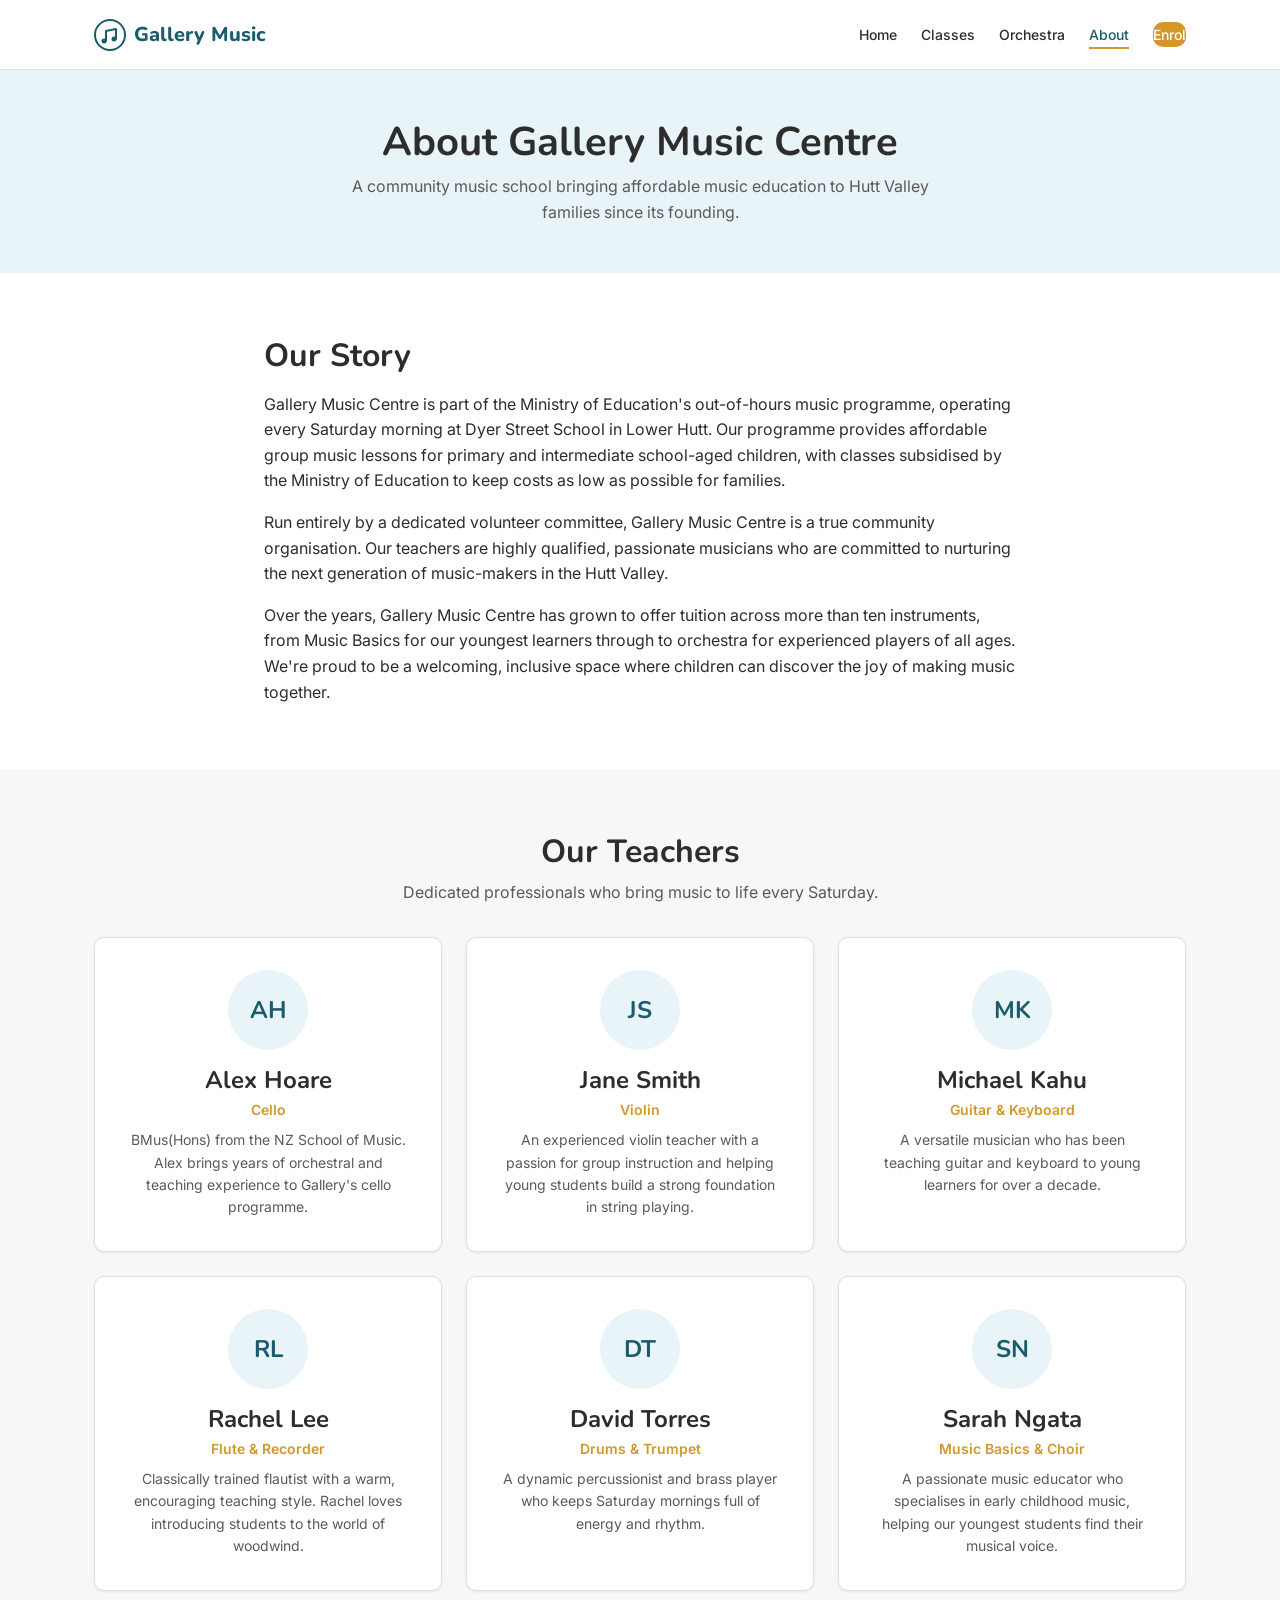
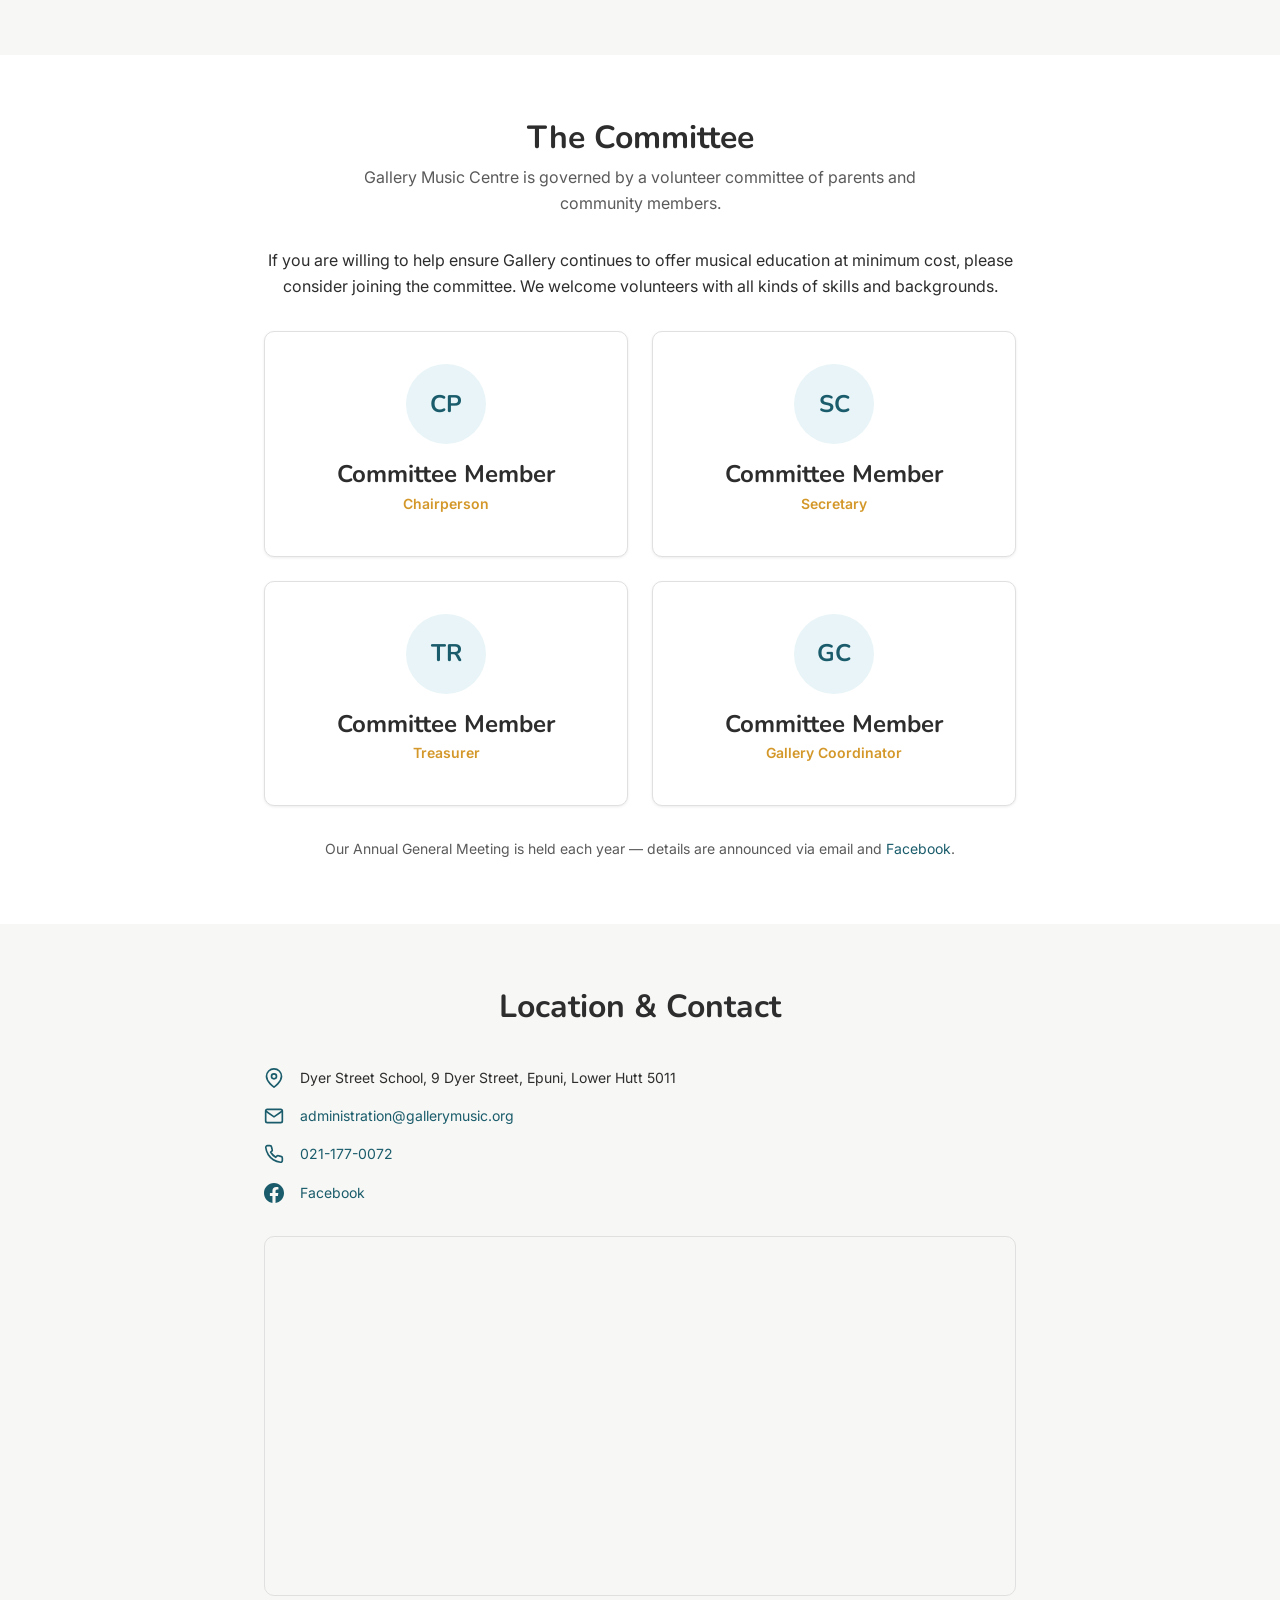
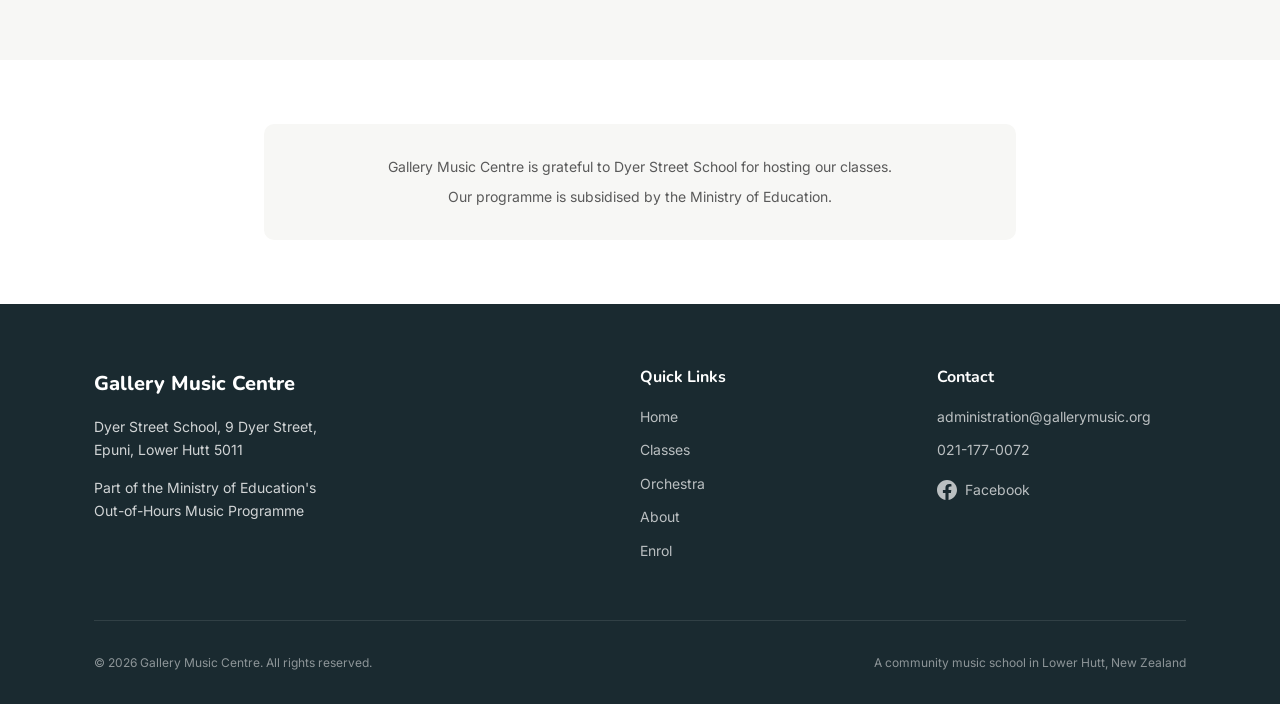
==== about.html @ 292ff6d8 "first commit" ====
<!DOCTYPE html>
<html lang="en-NZ">
<head>
  <meta charset="UTF-8">
  <meta name="viewport" content="width=device-width, initial-scale=1.0">
  <title>About — Gallery Music Centre</title>
  <meta name="description" content="Learn about Gallery Music Centre — a community music school in Lower Hutt run by volunteers, subsidised by the Ministry of Education.">
  <link rel="preconnect" href="https://fonts.googleapis.com">
  <link rel="preconnect" href="https://fonts.gstatic.com" crossorigin>
  <link href="https://fonts.googleapis.com/css2?family=Inter:wght@400;500;600;700&family=Nunito:wght@700;800&display=swap" rel="stylesheet">
  <link rel="stylesheet" href="css/style.css">
</head>
<body>

  <a href="#main" class="skip-link">Skip to main content</a>

  <!-- Header -->
  <header class="site-header">
    <nav class="nav container" aria-label="Main navigation">
      <a href="index.html" class="nav__logo" aria-label="Gallery Music Centre — Home">
        <svg viewBox="0 0 32 32" fill="none" aria-hidden="true">
          <circle cx="16" cy="16" r="15" stroke="currentColor" stroke-width="2"/>
          <path d="M12 22V12l10-2v10" stroke="currentColor" stroke-width="2" stroke-linecap="round" stroke-linejoin="round"/>
          <circle cx="10" cy="22" r="2.5" fill="currentColor"/>
          <circle cx="20" cy="20" r="2.5" fill="currentColor"/>
        </svg>
        Gallery Music
      </a>
      <div class="nav__overlay" aria-hidden="true"></div>
      <ul class="nav__links" id="nav-links">
        <li><a href="index.html">Home</a></li>
        <li><a href="classes.html">Classes</a></li>
        <li><a href="orchestra.html">Orchestra</a></li>
        <li><a href="about.html" class="active">About</a></li>
        <li><a href="enrol.html" class="nav__enrol">Enrol</a></li>
      </ul>
      <button class="nav__toggle" aria-expanded="false" aria-controls="nav-links" aria-label="Toggle menu">
        <span></span><span></span><span></span>
      </button>
    </nav>
  </header>

  <main id="main">

    <!-- Page Header -->
    <section class="page-header">
      <div class="container">
        <h1>About Gallery Music Centre</h1>
        <p>A community music school bringing affordable music education to Hutt Valley families since its founding.</p>
      </div>
    </section>

    <!-- Our Story -->
    <section class="section">
      <div class="container" style="max-width: 800px;">
        <h2>Our Story</h2>
        <p style="margin-top: var(--space-md); margin-bottom: var(--space-md);">
          Gallery Music Centre is part of the Ministry of Education's out-of-hours music programme, operating every Saturday morning at Dyer Street School in Lower Hutt. Our programme provides affordable group music lessons for primary and intermediate school-aged children, with classes subsidised by the Ministry of Education to keep costs as low as possible for families.
        </p>
        <p style="margin-bottom: var(--space-md);">
          Run entirely by a dedicated volunteer committee, Gallery Music Centre is a true community organisation. Our teachers are highly qualified, passionate musicians who are committed to nurturing the next generation of music-makers in the Hutt Valley.
        </p>
        <!-- TODO: Replace with actual history — founding year, milestones, etc. -->
        <p>
          Over the years, Gallery Music Centre has grown to offer tuition across more than ten instruments, from Music Basics for our youngest learners through to orchestra for experienced players of all ages. We're proud to be a welcoming, inclusive space where children can discover the joy of making music together.
        </p>
      </div>
    </section>

    <!-- Our Teachers -->
    <section class="section section--alt">
      <div class="container">
        <div class="section-title">
          <h2>Our Teachers</h2>
          <p>Dedicated professionals who bring music to life every Saturday.</p>
        </div>
        <!-- TODO: Replace placeholder teacher bios with real information -->
        <div class="people-grid">
          <div class="person-card">
            <div class="person-card__avatar">AH</div>
            <h3>Alex Hoare</h3>
            <div class="person-card__role">Cello</div>
            <p>BMus(Hons) from the NZ School of Music. Alex brings years of orchestral and teaching experience to Gallery's cello programme.</p>
          </div>
          <div class="person-card">
            <!-- TODO: Replace with actual teacher details -->
            <div class="person-card__avatar">JS</div>
            <h3>Jane Smith</h3>
            <div class="person-card__role">Violin</div>
            <p>An experienced violin teacher with a passion for group instruction and helping young students build a strong foundation in string playing.</p>
          </div>
          <div class="person-card">
            <!-- TODO: Replace with actual teacher details -->
            <div class="person-card__avatar">MK</div>
            <h3>Michael Kahu</h3>
            <div class="person-card__role">Guitar &amp; Keyboard</div>
            <p>A versatile musician who has been teaching guitar and keyboard to young learners for over a decade.</p>
          </div>
          <div class="person-card">
            <!-- TODO: Replace with actual teacher details -->
            <div class="person-card__avatar">RL</div>
            <h3>Rachel Lee</h3>
            <div class="person-card__role">Flute &amp; Recorder</div>
            <p>Classically trained flautist with a warm, encouraging teaching style. Rachel loves introducing students to the world of woodwind.</p>
          </div>
          <div class="person-card">
            <!-- TODO: Replace with actual teacher details -->
            <div class="person-card__avatar">DT</div>
            <h3>David Torres</h3>
            <div class="person-card__role">Drums &amp; Trumpet</div>
            <p>A dynamic percussionist and brass player who keeps Saturday mornings full of energy and rhythm.</p>
          </div>
          <div class="person-card">
            <!-- TODO: Replace with actual teacher details -->
            <div class="person-card__avatar">SN</div>
            <h3>Sarah Ngata</h3>
            <div class="person-card__role">Music Basics &amp; Choir</div>
            <p>A passionate music educator who specialises in early childhood music, helping our youngest students find their musical voice.</p>
          </div>
        </div>
      </div>
    </section>

    <!-- The Committee -->
    <section class="section">
      <div class="container" style="max-width: 800px;">
        <div class="section-title">
          <h2>The Committee</h2>
          <p>Gallery Music Centre is governed by a volunteer committee of parents and community members.</p>
        </div>
        <p style="margin-bottom: var(--space-xl); text-align: center;">
          If you are willing to help ensure Gallery continues to offer musical education at minimum cost, please consider joining the committee. We welcome volunteers with all kinds of skills and backgrounds.
        </p>
        <!-- TODO: Replace placeholder committee members with real names -->
        <div class="people-grid people-grid--two">
          <div class="person-card">
            <div class="person-card__avatar">CP</div>
            <h3>Committee Member</h3>
            <div class="person-card__role">Chairperson</div>
          </div>
          <div class="person-card">
            <div class="person-card__avatar">SC</div>
            <h3>Committee Member</h3>
            <div class="person-card__role">Secretary</div>
          </div>
          <div class="person-card">
            <div class="person-card__avatar">TR</div>
            <h3>Committee Member</h3>
            <div class="person-card__role">Treasurer</div>
          </div>
          <div class="person-card">
            <div class="person-card__avatar">GC</div>
            <h3>Committee Member</h3>
            <div class="person-card__role">Gallery Coordinator</div>
          </div>
        </div>
        <p style="margin-top: var(--space-xl); text-align: center; color: var(--color-text-light); font-size: var(--fs-sm);">
          Our Annual General Meeting is held each year &mdash; details are announced via email and <a href="https://www.facebook.com/gallerymusiccentre" target="_blank" rel="noopener noreferrer">Facebook</a>.
        </p>
      </div>
    </section>

    <!-- Location & Contact -->
    <section class="section section--alt">
      <div class="container" style="max-width: 800px;">
        <div class="section-title">
          <h2>Location &amp; Contact</h2>
        </div>
        <ul class="contact-list">
          <li>
            <svg viewBox="0 0 24 24" fill="none" stroke="currentColor" stroke-width="2" aria-hidden="true"><path d="M21 10c0 7-9 13-9 13s-9-6-9-13a9 9 0 0 1 18 0z"/><circle cx="12" cy="10" r="3"/></svg>
            <span>Dyer Street School, 9 Dyer Street, Epuni, Lower Hutt 5011</span>
          </li>
          <li>
            <svg viewBox="0 0 24 24" fill="none" stroke="currentColor" stroke-width="2" aria-hidden="true"><path d="M4 4h16c1.1 0 2 .9 2 2v12c0 1.1-.9 2-2 2H4c-1.1 0-2-.9-2-2V6c0-1.1.9-2 2-2z"/><polyline points="22,6 12,13 2,6"/></svg>
            <a href="mailto:administration@gallerymusic.org">administration@gallerymusic.org</a>
          </li>
          <li>
            <svg viewBox="0 0 24 24" fill="none" stroke="currentColor" stroke-width="2" aria-hidden="true"><path d="M22 16.92v3a2 2 0 0 1-2.18 2 19.79 19.79 0 0 1-8.63-3.07 19.5 19.5 0 0 1-6-6 19.79 19.79 0 0 1-3.07-8.67A2 2 0 0 1 4.11 2h3a2 2 0 0 1 2 1.72c.127.96.361 1.903.7 2.81a2 2 0 0 1-.45 2.11L8.09 9.91a16 16 0 0 0 6 6l1.27-1.27a2 2 0 0 1 2.11-.45c.907.339 1.85.573 2.81.7A2 2 0 0 1 22 16.92z"/></svg>
            <a href="tel:021-177-0072">021-177-0072</a>
          </li>
          <li>
            <svg viewBox="0 0 24 24" fill="currentColor" aria-hidden="true"><path d="M24 12.073c0-6.627-5.373-12-12-12s-12 5.373-12 12c0 5.99 4.388 10.954 10.125 11.854v-8.385H7.078v-3.47h3.047V9.43c0-3.007 1.792-4.669 4.533-4.669 1.312 0 2.686.235 2.686.235v2.953H15.83c-1.491 0-1.956.925-1.956 1.874v2.25h3.328l-.532 3.47h-2.796v8.385C19.612 23.027 24 18.062 24 12.073z"/></svg>
            <a href="https://www.facebook.com/gallerymusiccentre" target="_blank" rel="noopener noreferrer">Facebook</a>
          </li>
        </ul>
        <div class="map-container">
          <iframe
            src="https://www.google.com/maps/embed?pb=!1m18!1m12!1m3!1d2998.5!2d174.9358!3d-41.2018!2m3!1f0!2f0!3f0!3m2!1i1024!2i768!4f13.1!3m3!1m2!1s0x0%3A0x0!2sDyer+Street+School!5e0!3m2!1sen!2snz!4v1"
            allowfullscreen=""
            loading="lazy"
            referrerpolicy="no-referrer-when-downgrade"
            title="Map showing Dyer Street School location in Lower Hutt">
          </iframe>
        </div>
      </div>
    </section>

    <!-- Acknowledgement -->
    <section class="section">
      <div class="container" style="max-width: 800px;">
        <div class="acknowledgement">
          <p>Gallery Music Centre is grateful to Dyer Street School for hosting our classes.</p>
          <p>Our programme is subsidised by the Ministry of Education.</p>
        </div>
      </div>
    </section>

  </main>

  <!-- Footer -->
  <footer class="site-footer">
    <div class="container">
      <div class="footer__grid">
        <div>
          <div class="footer__brand">Gallery Music Centre</div>
          <p>Dyer Street School, 9 Dyer Street,<br>Epuni, Lower Hutt 5011</p>
          <p style="margin-top: var(--space-md);">Part of the Ministry of Education's<br>Out-of-Hours Music Programme</p>
        </div>
        <div>
          <h4>Quick Links</h4>
          <ul class="footer__links">
            <li><a href="index.html">Home</a></li>
            <li><a href="classes.html">Classes</a></li>
            <li><a href="orchestra.html">Orchestra</a></li>
            <li><a href="about.html">About</a></li>
            <li><a href="enrol.html">Enrol</a></li>
          </ul>
        </div>
        <div>
          <h4>Contact</h4>
          <ul class="footer__links">
            <li><a href="mailto:administration@gallerymusic.org">administration@gallerymusic.org</a></li>
            <li><a href="tel:021-177-0072">021-177-0072</a></li>
          </ul>
          <div class="footer__social" style="margin-top: var(--space-md);">
            <a href="https://www.facebook.com/gallerymusiccentre" target="_blank" rel="noopener noreferrer">
              <svg width="20" height="20" viewBox="0 0 24 24" fill="currentColor" aria-hidden="true"><path d="M24 12.073c0-6.627-5.373-12-12-12s-12 5.373-12 12c0 5.99 4.388 10.954 10.125 11.854v-8.385H7.078v-3.47h3.047V9.43c0-3.007 1.792-4.669 4.533-4.669 1.312 0 2.686.235 2.686.235v2.953H15.83c-1.491 0-1.956.925-1.956 1.874v2.25h3.328l-.532 3.47h-2.796v8.385C19.612 23.027 24 18.062 24 12.073z"/></svg>
              Facebook
            </a>
          </div>
        </div>
      </div>
      <div class="footer__bottom">
        <span>&copy; 2026 Gallery Music Centre. All rights reserved.</span>
        <span>A community music school in Lower Hutt, New Zealand</span>
      </div>
    </div>
  </footer>

  <script src="js/main.js"></script>
</body>
</html>
---- css/style.css ----
/* ============================================
   Gallery Music Centre — Design System & Styles
   See art_direction.md for full creative brief.
   ============================================ */

/* --- Custom Properties --- */
:root {
  /* Colours */
  --color-primary: #1a5c6b;
  --color-primary-dark: #134a56;
  --color-primary-light: #e8f4f7;
  --color-accent: #d4982a;
  --color-accent-light: #fdf3e0;
  --color-text: #2d2d2d;
  --color-text-light: #5a5a5a;
  --color-bg: #ffffff;
  --color-bg-alt: #f7f7f5;
  --color-bg-dark: #1a2a30;
  --color-border: #e0e0e0;
  --color-success: #2e7d4f;
  --color-error: #c0392b;
  --color-white: #ffffff;

  /* Typography */
  --font-body: 'Inter', -apple-system, BlinkMacSystemFont, 'Segoe UI', sans-serif;
  --font-heading: 'Nunito', 'Inter', sans-serif;
  --fs-xs: 0.75rem;
  --fs-sm: 0.875rem;
  --fs-base: 1rem;
  --fs-md: 1.125rem;
  --fs-lg: 1.25rem;
  --fs-xl: 1.5rem;
  --fs-2xl: 2rem;
  --fs-3xl: 2.5rem;
  --lh-tight: 1.2;
  --lh-normal: 1.6;

  /* Spacing */
  --space-xs: 0.25rem;
  --space-sm: 0.5rem;
  --space-md: 1rem;
  --space-lg: 1.5rem;
  --space-xl: 2rem;
  --space-2xl: 3rem;
  --space-3xl: 4rem;
  --space-4xl: 6rem;

  /* Layout */
  --max-width: 1140px;
  --nav-height: 70px;

  /* Effects */
  --radius-sm: 6px;
  --radius-md: 10px;
  --radius-lg: 16px;
  --radius-full: 50%;
  --shadow-sm: 0 1px 3px rgba(0, 0, 0, 0.08);
  --shadow-md: 0 4px 12px rgba(0, 0, 0, 0.1);
  --shadow-lg: 0 8px 24px rgba(0, 0, 0, 0.12);
  --transition: 0.2s ease;
}

/* --- Reset & Base --- */
*,
*::before,
*::after {
  box-sizing: border-box;
  margin: 0;
  padding: 0;
}

html {
  scroll-behavior: smooth;
  scroll-padding-top: var(--nav-height);
}

body {
  font-family: var(--font-body);
  font-size: var(--fs-base);
  line-height: var(--lh-normal);
  color: var(--color-text);
  background: var(--color-bg);
  -webkit-font-smoothing: antialiased;
}

img {
  max-width: 100%;
  height: auto;
  display: block;
}

a {
  color: var(--color-primary);
  text-decoration: none;
  transition: color var(--transition);
}

a:hover {
  color: var(--color-accent);
  text-decoration: underline;
}

/* Suppress underline on cards, buttons, nav, footer links */
.card:hover,
.btn:hover,
.nav__links a:hover,
.nav__logo:hover,
.footer__links a:hover,
.footer__social a:hover,
.clubhub-banner .btn:hover {
  text-decoration: none;
}

h1, h2, h3, h4, h5, h6 {
  font-family: var(--font-heading);
  line-height: var(--lh-tight);
  color: var(--color-text);
}

h1 { font-size: var(--fs-3xl); }
h2 { font-size: var(--fs-2xl); }
h3 { font-size: var(--fs-xl); }
h4 { font-size: var(--fs-lg); }

/* --- Skip to Content --- */
.skip-link {
  position: absolute;
  top: -100%;
  left: var(--space-md);
  background: var(--color-primary);
  color: var(--color-white);
  padding: var(--space-sm) var(--space-md);
  border-radius: var(--radius-sm);
  z-index: 1000;
  font-size: var(--fs-sm);
}

.skip-link:focus {
  top: var(--space-sm);
  color: var(--color-white);
}

/* --- Utility --- */
.container {
  width: 100%;
  max-width: var(--max-width);
  margin: 0 auto;
  padding: 0 var(--space-lg);
}

.section {
  padding: var(--space-3xl) 0;
}

.section--alt {
  background: var(--color-bg-alt);
}

.section-title {
  text-align: center;
  margin-bottom: var(--space-xl);
}

.section-title h2 {
  margin-bottom: var(--space-sm);
}

.section-title p {
  color: var(--color-text-light);
  max-width: 600px;
  margin: 0 auto;
}

.text-center { text-align: center; }

.sr-only {
  position: absolute;
  width: 1px;
  height: 1px;
  padding: 0;
  margin: -1px;
  overflow: hidden;
  clip: rect(0, 0, 0, 0);
  white-space: nowrap;
  border: 0;
}

/* --- Buttons --- */
.btn {
  display: inline-flex;
  align-items: center;
  gap: var(--space-sm);
  padding: 0.75rem 1.75rem;
  border: none;
  border-radius: var(--radius-md);
  font-family: var(--font-body);
  font-size: var(--fs-base);
  font-weight: 600;
  cursor: pointer;
  transition: all var(--transition);
  text-decoration: none;
  line-height: 1;
}

.btn:focus-visible {
  outline: 3px solid var(--color-accent);
  outline-offset: 2px;
}

.btn--primary {
  background: var(--color-accent);
  color: var(--color-white);
}

.btn--primary:hover {
  background: #c08a22;
  color: var(--color-white);
}

.btn--secondary {
  background: var(--color-white);
  color: var(--color-primary);
  border: 2px solid var(--color-primary);
}

.btn--secondary:hover {
  background: var(--color-primary);
  color: var(--color-white);
}

.btn--large {
  padding: 1rem 2.25rem;
  font-size: var(--fs-md);
}

/* --- Header / Navigation --- */
.site-header {
  position: sticky;
  top: 0;
  z-index: 100;
  background: var(--color-white);
  border-bottom: 1px solid var(--color-border);
  height: var(--nav-height);
}

.nav {
  display: flex;
  align-items: center;
  justify-content: space-between;
  height: var(--nav-height);
}

.nav__logo {
  font-family: var(--font-heading);
  font-size: var(--fs-lg);
  font-weight: 800;
  color: var(--color-primary);
  display: flex;
  align-items: center;
  gap: var(--space-sm);
}

.nav__logo:hover {
  color: var(--color-primary-dark);
}

.nav__logo svg {
  width: 32px;
  height: 32px;
  flex-shrink: 0;
}

.nav__links {
  display: flex;
  align-items: center;
  gap: var(--space-lg);
  list-style: none;
}

.nav__links a {
  font-size: var(--fs-sm);
  font-weight: 500;
  color: var(--color-text);
  padding: var(--space-xs) 0;
  position: relative;
}

.nav__links a::after {
  content: '';
  position: absolute;
  bottom: -2px;
  left: 0;
  width: 0;
  height: 2px;
  background: var(--color-accent);
  transition: width var(--transition);
}

.nav__links a:hover::after,
.nav__links a.active::after {
  width: 100%;
}

.nav__links a.active {
  color: var(--color-primary);
}

.nav__enrol {
  background: var(--color-accent);
  color: var(--color-white) !important;
  padding: 0.5rem 1.25rem;
  border-radius: var(--radius-md);
  font-weight: 600;
}

.nav__enrol::after {
  display: none !important;
}

.nav__enrol:hover {
  background: #c08a22;
  color: var(--color-white) !important;
}

/* Hamburger */
.nav__toggle {
  display: none;
  background: none;
  border: none;
  cursor: pointer;
  padding: var(--space-sm);
  z-index: 110;
}

.nav__toggle span {
  display: block;
  width: 24px;
  height: 2px;
  background: var(--color-text);
  margin: 6px 0;
  transition: all var(--transition);
  border-radius: 2px;
}

.nav__toggle[aria-expanded="true"] span:nth-child(1) {
  transform: rotate(45deg) translate(5px, 6px);
}

.nav__toggle[aria-expanded="true"] span:nth-child(2) {
  opacity: 0;
}

.nav__toggle[aria-expanded="true"] span:nth-child(3) {
  transform: rotate(-45deg) translate(5px, -6px);
}

/* --- Hero Section --- */
.hero {
  background: linear-gradient(135deg, var(--color-primary) 0%, var(--color-primary-dark) 100%);
  color: var(--color-white);
  padding: var(--space-4xl) 0;
  position: relative;
  overflow: hidden;
}

.hero::before {
  content: '';
  position: absolute;
  top: -50%;
  right: -20%;
  width: 600px;
  height: 600px;
  border-radius: var(--radius-full);
  background: rgba(212, 152, 42, 0.08);
}

.hero__content {
  max-width: 680px;
  position: relative;
  z-index: 1;
}

.hero h1 {
  color: var(--color-white);
  font-size: var(--fs-3xl);
  margin-bottom: var(--space-md);
}

.hero p {
  font-size: var(--fs-lg);
  opacity: 0.9;
  margin-bottom: var(--space-xl);
  line-height: var(--lh-normal);
}

.hero__buttons {
  display: flex;
  gap: var(--space-md);
  flex-wrap: wrap;
}

/* Orchestra hero variant */
.hero--orchestra {
  background: linear-gradient(135deg, #1a2a30 0%, var(--color-primary-dark) 100%);
  text-align: center;
}

.hero--orchestra .hero__content {
  max-width: 700px;
  margin: 0 auto;
}

/* --- Stats Bar --- */
.stats {
  display: grid;
  grid-template-columns: repeat(4, 1fr);
  gap: var(--space-lg);
  padding: var(--space-2xl) 0;
}

.stat-card {
  text-align: center;
  padding: var(--space-lg);
  background: var(--color-white);
  border-radius: var(--radius-md);
  box-shadow: var(--shadow-sm);
  border: 1px solid var(--color-border);
}

.stat-card__value {
  font-family: var(--font-heading);
  font-size: var(--fs-2xl);
  font-weight: 800;
  color: var(--color-primary);
  display: block;
}

.stat-card__label {
  font-size: var(--fs-sm);
  color: var(--color-text-light);
  margin-top: var(--space-xs);
}

/* --- Card Grids --- */
.card-grid {
  display: grid;
  grid-template-columns: repeat(auto-fill, minmax(250px, 1fr));
  gap: var(--space-lg);
}

/* When exactly 10 cards (home page), use 5 columns on wide screens */
.card-grid--home {
  grid-template-columns: repeat(auto-fill, minmax(180px, 1fr));
}

/* When exactly 3 items (e.g. audience), force 3 columns */
.card-grid--three {
  grid-template-columns: repeat(3, 1fr);
}

.card {
  background: var(--color-white);
  border-radius: var(--radius-md);
  padding: var(--space-xl);
  box-shadow: var(--shadow-sm);
  border: 1px solid var(--color-border);
  transition: box-shadow var(--transition), transform var(--transition);
  text-decoration: none;
  color: inherit;
  display: block;
}

.card:hover {
  box-shadow: var(--shadow-md);
  transform: translateY(-2px);
  color: inherit;
}

.card__icon {
  width: 48px;
  height: 48px;
  background: var(--color-primary-light);
  border-radius: var(--radius-md);
  display: flex;
  align-items: center;
  justify-content: center;
  margin-bottom: var(--space-md);
  color: var(--color-primary);
  font-size: var(--fs-xl);
}

.card h3 {
  margin-bottom: var(--space-sm);
  font-size: var(--fs-lg);
}

.card p {
  color: var(--color-text-light);
  font-size: var(--fs-sm);
}

.card__tag {
  display: inline-block;
  background: var(--color-accent-light);
  color: var(--color-accent);
  font-size: var(--fs-xs);
  font-weight: 600;
  padding: 0.2em 0.6em;
  border-radius: var(--radius-sm);
  margin-top: var(--space-sm);
}

.card--free .card__tag {
  background: #e8f5e9;
  color: var(--color-success);
}

/* --- How It Works --- */
.steps {
  display: grid;
  grid-template-columns: repeat(3, 1fr);
  gap: var(--space-xl);
  text-align: center;
}

.step {
  position: relative;
}

.step__number {
  width: 56px;
  height: 56px;
  background: var(--color-accent);
  color: var(--color-white);
  border-radius: var(--radius-full);
  display: flex;
  align-items: center;
  justify-content: center;
  font-family: var(--font-heading);
  font-size: var(--fs-xl);
  font-weight: 800;
  margin: 0 auto var(--space-md);
}

.step h3 {
  margin-bottom: var(--space-sm);
}

.step p {
  color: var(--color-text-light);
  font-size: var(--fs-sm);
}

/* --- Term Calendar --- */
.term-table {
  width: 100%;
  border-collapse: collapse;
  margin-bottom: var(--space-md);
}

.term-table th,
.term-table td {
  padding: var(--space-md) var(--space-lg);
  text-align: left;
  border-bottom: 1px solid var(--color-border);
}

.term-table th {
  font-weight: 600;
  color: var(--color-primary);
  background: var(--color-primary-light);
  font-size: var(--fs-sm);
  text-transform: uppercase;
  letter-spacing: 0.03em;
}

.term-table td:first-child {
  font-weight: 600;
}

.term-note {
  font-size: var(--fs-sm);
  color: var(--color-text-light);
  font-style: italic;
}

/* --- Testimonials --- */
.testimonials {
  display: grid;
  grid-template-columns: repeat(auto-fill, minmax(300px, 1fr));
  gap: var(--space-lg);
}

.testimonial {
  background: var(--color-white);
  border-radius: var(--radius-md);
  padding: var(--space-xl);
  box-shadow: var(--shadow-sm);
  border: 1px solid var(--color-border);
  position: relative;
}

.testimonial::before {
  content: '\201C';
  font-size: 4rem;
  font-family: var(--font-heading);
  color: var(--color-accent);
  opacity: 0.3;
  position: absolute;
  top: 10px;
  left: 20px;
  line-height: 1;
}

.testimonial p {
  font-style: italic;
  color: var(--color-text-light);
  margin-bottom: var(--space-md);
  position: relative;
  z-index: 1;
}

.testimonial__author {
  font-weight: 600;
  font-size: var(--fs-sm);
  color: var(--color-text);
  font-style: normal;
}

/* --- CTA Banner --- */
.cta-banner {
  background: linear-gradient(135deg, var(--color-primary) 0%, var(--color-primary-dark) 100%);
  color: var(--color-white);
  text-align: center;
  padding: var(--space-3xl) var(--space-lg);
  border-radius: var(--radius-lg);
  margin: var(--space-2xl) 0;
}

.cta-banner h2 {
  color: var(--color-white);
  margin-bottom: var(--space-sm);
}

.cta-banner p {
  opacity: 0.9;
  margin-bottom: var(--space-xl);
}

/* --- Fees & Funding --- */
.fees-layout {
  display: grid;
  grid-template-columns: 1fr 1fr;
  gap: var(--space-2xl);
  align-items: start;
}

.fee-box {
  background: var(--color-bg-dark);
  color: var(--color-white);
  border-radius: var(--radius-lg);
  padding: var(--space-2xl);
}

.fee-box__title {
  font-size: var(--fs-sm);
  text-transform: uppercase;
  letter-spacing: 0.05em;
  color: rgba(255, 255, 255, 0.7);
  margin-bottom: var(--space-sm);
}

.fee-box__amount {
  font-family: var(--font-heading);
  font-size: 3.5rem;
  font-weight: 800;
  color: var(--color-accent);
  line-height: 1;
  margin-bottom: var(--space-xs);
}

.fee-box__period {
  font-size: var(--fs-sm);
  color: rgba(255, 255, 255, 0.6);
  margin-bottom: var(--space-xl);
}

.fee-box__list {
  list-style: none;
}

.fee-box__list li {
  padding: var(--space-sm) 0;
  font-size: var(--fs-sm);
  display: flex;
  align-items: baseline;
  gap: var(--space-sm);
  color: rgba(255, 255, 255, 0.85);
}

.fee-box__list li::before {
  content: '\2713';
  color: var(--color-accent);
  font-weight: 700;
  flex-shrink: 0;
}

.fee-notes h4 {
  color: var(--color-primary);
  margin-bottom: var(--space-xs);
}

.fee-notes p {
  color: var(--color-text-light);
  font-size: var(--fs-sm);
  margin-bottom: var(--space-lg);
  line-height: var(--lh-normal);
}

.fee-notes p:last-child {
  margin-bottom: 0;
}

/* --- Join / Enrol Layout --- */
.enrol-layout {
  display: grid;
  grid-template-columns: 1fr 1fr;
  gap: var(--space-2xl);
  align-items: start;
}

.enrol-steps .enrol-step {
  display: flex;
  gap: var(--space-lg);
  margin-bottom: var(--space-xl);
}

.enrol-steps .enrol-step:last-child {
  margin-bottom: 0;
}

.enrol-step__num {
  width: 40px;
  height: 40px;
  min-width: 40px;
  background: var(--color-primary);
  color: var(--color-white);
  border-radius: var(--radius-full);
  display: flex;
  align-items: center;
  justify-content: center;
  font-family: var(--font-heading);
  font-size: var(--fs-lg);
  font-weight: 800;
}

.enrol-step h4 {
  margin-bottom: var(--space-xs);
}

.enrol-step p {
  color: var(--color-text-light);
  font-size: var(--fs-sm);
  line-height: var(--lh-normal);
}

.contact-box {
  background: var(--color-white);
  border-radius: var(--radius-lg);
  padding: var(--space-xl);
  box-shadow: var(--shadow-md);
  border: 1px solid var(--color-border);
}

.contact-box h3 {
  margin-bottom: var(--space-lg);
  color: var(--color-primary);
}

.contact-item {
  display: flex;
  align-items: flex-start;
  gap: var(--space-md);
  padding: var(--space-sm) 0;
}

.contact-item__icon {
  font-size: var(--fs-lg);
  flex-shrink: 0;
  width: 28px;
  text-align: center;
}

.contact-item__label {
  font-size: var(--fs-xs);
  text-transform: uppercase;
  letter-spacing: 0.04em;
  color: var(--color-text-light);
  margin-bottom: 2px;
}

.contact-item a,
.contact-item span {
  font-size: var(--fs-sm);
}

.clubhub-banner {
  margin-top: var(--space-lg);
  background: var(--color-bg-dark);
  border-radius: var(--radius-md);
  padding: var(--space-md) var(--space-lg);
  display: flex;
  align-items: center;
  gap: var(--space-md);
  color: var(--color-white);
}

.clubhub-banner__text {
  flex: 1;
  font-size: var(--fs-sm);
  line-height: var(--lh-normal);
}

.clubhub-banner__text strong {
  display: block;
  color: var(--color-white);
}

.clubhub-banner .btn {
  background: var(--color-accent);
  color: var(--color-white);
  padding: 0.5rem 1rem;
  font-size: var(--fs-sm);
  white-space: nowrap;
}

.clubhub-banner .btn:hover {
  background: #c08a22;
  color: var(--color-white);
}

/* --- Page Header --- */
.page-header {
  background: var(--color-primary-light);
  padding: var(--space-2xl) 0;
  text-align: center;
}

.page-header p {
  color: var(--color-text-light);
  max-width: 600px;
  margin: var(--space-sm) auto 0;
}

/* --- FAQ Accordion --- */
.faq {
  max-width: 800px;
  margin: 0 auto;
}

.faq details {
  border: 1px solid var(--color-border);
  border-radius: var(--radius-md);
  margin-bottom: var(--space-sm);
  background: var(--color-white);
  overflow: hidden;
}

.faq summary {
  padding: var(--space-md) var(--space-lg);
  font-weight: 600;
  cursor: pointer;
  list-style: none;
  display: flex;
  justify-content: space-between;
  align-items: center;
  transition: background var(--transition);
}

.faq summary::-webkit-details-marker {
  display: none;
}

.faq summary::after {
  content: '+';
  font-size: var(--fs-xl);
  font-weight: 300;
  color: var(--color-primary);
  transition: transform var(--transition);
  flex-shrink: 0;
  margin-left: var(--space-md);
}

.faq details[open] summary::after {
  content: '\2212';
}

.faq summary:hover {
  background: var(--color-bg-alt);
}

.faq summary:focus-visible {
  outline: 3px solid var(--color-accent);
  outline-offset: -3px;
}

.faq__answer {
  padding: 0 var(--space-lg) var(--space-lg);
  color: var(--color-text-light);
  line-height: var(--lh-normal);
}

.faq__answer a {
  font-weight: 500;
}

/* --- Forms --- */
.form-container {
  max-width: 680px;
  margin: 0 auto;
}

.info-box {
  background: var(--color-accent-light);
  border-left: 4px solid var(--color-accent);
  border-radius: var(--radius-sm);
  padding: var(--space-lg);
  margin-bottom: var(--space-2xl);
}

.info-box h3 {
  color: var(--color-accent);
  margin-bottom: var(--space-sm);
}

.info-box ul {
  list-style: none;
  padding: 0;
}

.info-box li {
  padding: var(--space-xs) 0;
  font-size: var(--fs-sm);
  display: flex;
  align-items: baseline;
  gap: var(--space-sm);
}

.info-box li::before {
  content: '\2713';
  color: var(--color-accent);
  font-weight: 700;
}

.form-group {
  margin-bottom: var(--space-lg);
}

.form-group label {
  display: block;
  font-weight: 600;
  margin-bottom: var(--space-xs);
  font-size: var(--fs-sm);
}

.form-group .required {
  color: var(--color-error);
}

.form-group input,
.form-group select,
.form-group textarea {
  width: 100%;
  padding: 0.75rem 1rem;
  border: 1px solid var(--color-border);
  border-radius: var(--radius-sm);
  font-family: var(--font-body);
  font-size: var(--fs-base);
  transition: border-color var(--transition), box-shadow var(--transition);
  background: var(--color-white);
}

.form-group input:focus,
.form-group select:focus,
.form-group textarea:focus {
  outline: none;
  border-color: var(--color-primary);
  box-shadow: 0 0 0 3px rgba(26, 92, 107, 0.15);
}

.form-group textarea {
  resize: vertical;
  min-height: 100px;
}

.form-group input.error,
.form-group select.error {
  border-color: var(--color-error);
}

.form-group .error-message {
  color: var(--color-error);
  font-size: var(--fs-xs);
  margin-top: var(--space-xs);
  display: none;
}

.form-group input.error ~ .error-message,
.form-group select.error ~ .error-message {
  display: block;
}

.radio-group {
  display: flex;
  gap: var(--space-lg);
  padding-top: var(--space-xs);
}

.radio-group label {
  font-weight: 400;
  display: flex;
  align-items: center;
  gap: var(--space-xs);
  cursor: pointer;
}

.radio-group input[type="radio"] {
  width: auto;
}

.form-submit {
  padding-top: var(--space-md);
}

.form-submit .btn {
  width: 100%;
  justify-content: center;
  padding: 1rem;
}

.form-submit .btn:disabled {
  opacity: 0.5;
  cursor: not-allowed;
}

.thank-you {
  text-align: center;
  padding: var(--space-3xl) var(--space-lg);
  display: none;
}

.thank-you.visible {
  display: block;
}

.thank-you h2 {
  color: var(--color-success);
  margin-bottom: var(--space-md);
}

/* --- Teachers / Committee Grid --- */
.people-grid {
  display: grid;
  grid-template-columns: repeat(3, 1fr);
  gap: var(--space-lg);
}

.people-grid--center {
  justify-items: center;
}

/* 2-column variant for smaller groups (e.g. committee) */
.people-grid--two {
  grid-template-columns: repeat(2, 1fr);
}

.person-card {
  background: var(--color-white);
  border-radius: var(--radius-md);
  padding: var(--space-xl);
  box-shadow: var(--shadow-sm);
  border: 1px solid var(--color-border);
  text-align: center;
}

.person-card__avatar {
  width: 80px;
  height: 80px;
  border-radius: var(--radius-full);
  background: var(--color-primary-light);
  color: var(--color-primary);
  display: flex;
  align-items: center;
  justify-content: center;
  font-family: var(--font-heading);
  font-size: var(--fs-xl);
  font-weight: 700;
  margin: 0 auto var(--space-md);
}

.person-card h3 {
  margin-bottom: var(--space-xs);
}

.person-card__role {
  color: var(--color-accent);
  font-weight: 600;
  font-size: var(--fs-sm);
  margin-bottom: var(--space-sm);
}

.person-card p:last-child {
  color: var(--color-text-light);
  font-size: var(--fs-sm);
}

/* --- Map --- */
.map-container {
  border-radius: var(--radius-md);
  overflow: hidden;
  margin-top: var(--space-lg);
  border: 1px solid var(--color-border);
}

.map-container iframe {
  width: 100%;
  height: 350px;
  border: none;
}

/* --- Contact Info --- */
.contact-list {
  list-style: none;
}

.contact-list li {
  display: flex;
  align-items: center;
  gap: var(--space-md);
  padding: var(--space-sm) 0;
  font-size: var(--fs-sm);
}

.contact-list li svg {
  width: 20px;
  height: 20px;
  color: var(--color-primary);
  flex-shrink: 0;
}

/* --- Orchestra specifics --- */
.audience-grid {
  display: grid;
  grid-template-columns: repeat(3, 1fr);
  gap: var(--space-lg);
}

.audience-card {
  background: var(--color-white);
  border-radius: var(--radius-md);
  padding: var(--space-xl);
  border: 1px solid var(--color-border);
  text-align: center;
}

.audience-card h3 {
  margin-bottom: var(--space-sm);
}

.audience-card p {
  color: var(--color-text-light);
  font-size: var(--fs-sm);
}

.details-list {
  list-style: none;
}

.details-list li {
  display: flex;
  align-items: baseline;
  gap: var(--space-md);
  padding: var(--space-md) 0;
  border-bottom: 1px solid var(--color-border);
}

.details-list li:last-child {
  border-bottom: none;
}

.details-list strong {
  min-width: 100px;
  color: var(--color-primary);
  font-size: var(--fs-sm);
  text-transform: uppercase;
  letter-spacing: 0.03em;
}

/* --- Acknowledgement --- */
.acknowledgement {
  background: var(--color-bg-alt);
  border-radius: var(--radius-md);
  padding: var(--space-xl);
  text-align: center;
  color: var(--color-text-light);
  font-size: var(--fs-sm);
}

.acknowledgement p + p {
  margin-top: var(--space-sm);
}

/* --- Footer --- */
.site-footer {
  background: var(--color-bg-dark);
  color: rgba(255, 255, 255, 0.8);
  padding: var(--space-3xl) 0 var(--space-xl);
}

.footer__grid {
  display: grid;
  grid-template-columns: 2fr 1fr 1fr;
  gap: var(--space-2xl);
  margin-bottom: var(--space-2xl);
}

.footer__brand {
  font-family: var(--font-heading);
  font-size: var(--fs-lg);
  font-weight: 800;
  color: var(--color-white);
  margin-bottom: var(--space-md);
}

.site-footer p {
  font-size: var(--fs-sm);
  line-height: var(--lh-normal);
}

.site-footer h4 {
  color: var(--color-white);
  margin-bottom: var(--space-md);
  font-size: var(--fs-base);
}

.footer__links {
  list-style: none;
}

.footer__links li {
  margin-bottom: var(--space-sm);
}

.footer__links a {
  color: rgba(255, 255, 255, 0.7);
  font-size: var(--fs-sm);
}

.footer__links a:hover {
  color: var(--color-accent);
}

.footer__social a {
  display: inline-flex;
  align-items: center;
  gap: var(--space-sm);
  color: rgba(255, 255, 255, 0.7);
  font-size: var(--fs-sm);
}

.footer__social a:hover {
  color: var(--color-accent);
}

.footer__bottom {
  border-top: 1px solid rgba(255, 255, 255, 0.1);
  padding-top: var(--space-xl);
  display: flex;
  justify-content: space-between;
  align-items: center;
  flex-wrap: wrap;
  gap: var(--space-md);
  font-size: var(--fs-xs);
  color: rgba(255, 255, 255, 0.5);
}

/* ============================================
   Responsive
   ============================================ */

@media (max-width: 1024px) {
  h1 { font-size: var(--fs-2xl); }
  h2 { font-size: var(--fs-xl); }

  .card-grid--home {
    grid-template-columns: repeat(auto-fill, minmax(200px, 1fr));
  }

  .footer__grid {
    grid-template-columns: 1fr 1fr;
  }
}

@media (max-width: 768px) {
  :root {
    --nav-height: 60px;
  }

  .nav__toggle {
    display: block;
  }

  .nav__links {
    position: fixed;
    top: 0;
    right: -100%;
    width: 280px;
    height: 100vh;
    background: var(--color-white);
    flex-direction: column;
    padding: calc(var(--nav-height) + var(--space-xl)) var(--space-xl) var(--space-xl);
    box-shadow: var(--shadow-lg);
    transition: right 0.3s ease;
    z-index: 105;
    align-items: stretch;
  }

  .nav__links.open {
    right: 0;
  }

  .nav__links a {
    font-size: var(--fs-base);
    padding: var(--space-sm) 0;
  }

  .nav__enrol {
    text-align: center;
    margin-top: var(--space-md);
  }

  .nav__overlay {
    display: none;
    position: fixed;
    inset: 0;
    background: rgba(0, 0, 0, 0.4);
    z-index: 104;
  }

  .nav__overlay.visible {
    display: block;
  }

  .hero {
    padding: var(--space-2xl) 0;
  }

  .hero h1 {
    font-size: var(--fs-2xl);
  }

  .hero p {
    font-size: var(--fs-base);
  }

  .stats {
    grid-template-columns: repeat(2, 1fr);
  }

  .steps {
    grid-template-columns: 1fr;
    gap: var(--space-lg);
  }

  .card-grid,
  .card-grid--home,
  .card-grid--three {
    grid-template-columns: 1fr;
  }

  .testimonials {
    grid-template-columns: 1fr;
  }

  .fees-layout,
  .enrol-layout {
    grid-template-columns: 1fr;
  }

  .footer__grid {
    grid-template-columns: 1fr;
  }

  .footer__bottom {
    flex-direction: column;
    text-align: center;
  }

  .people-grid,
  .people-grid--two {
    grid-template-columns: 1fr;
  }

  .audience-grid {
    grid-template-columns: 1fr;
  }
}

@media (max-width: 640px) {
  .container {
    padding: 0 var(--space-md);
  }

  .section {
    padding: var(--space-2xl) 0;
  }

  .hero__buttons {
    flex-direction: column;
  }

  .hero__buttons .btn {
    width: 100%;
    justify-content: center;
  }

  .stats {
    grid-template-columns: 1fr 1fr;
    gap: var(--space-sm);
  }

  .stat-card {
    padding: var(--space-md);
  }

  .stat-card__value {
    font-size: var(--fs-xl);
  }

  .cta-banner {
    border-radius: 0;
    margin-left: calc(-1 * var(--space-md));
    margin-right: calc(-1 * var(--space-md));
  }

  .term-table th,
  .term-table td {
    padding: var(--space-sm);
    font-size: var(--fs-sm);
  }
}
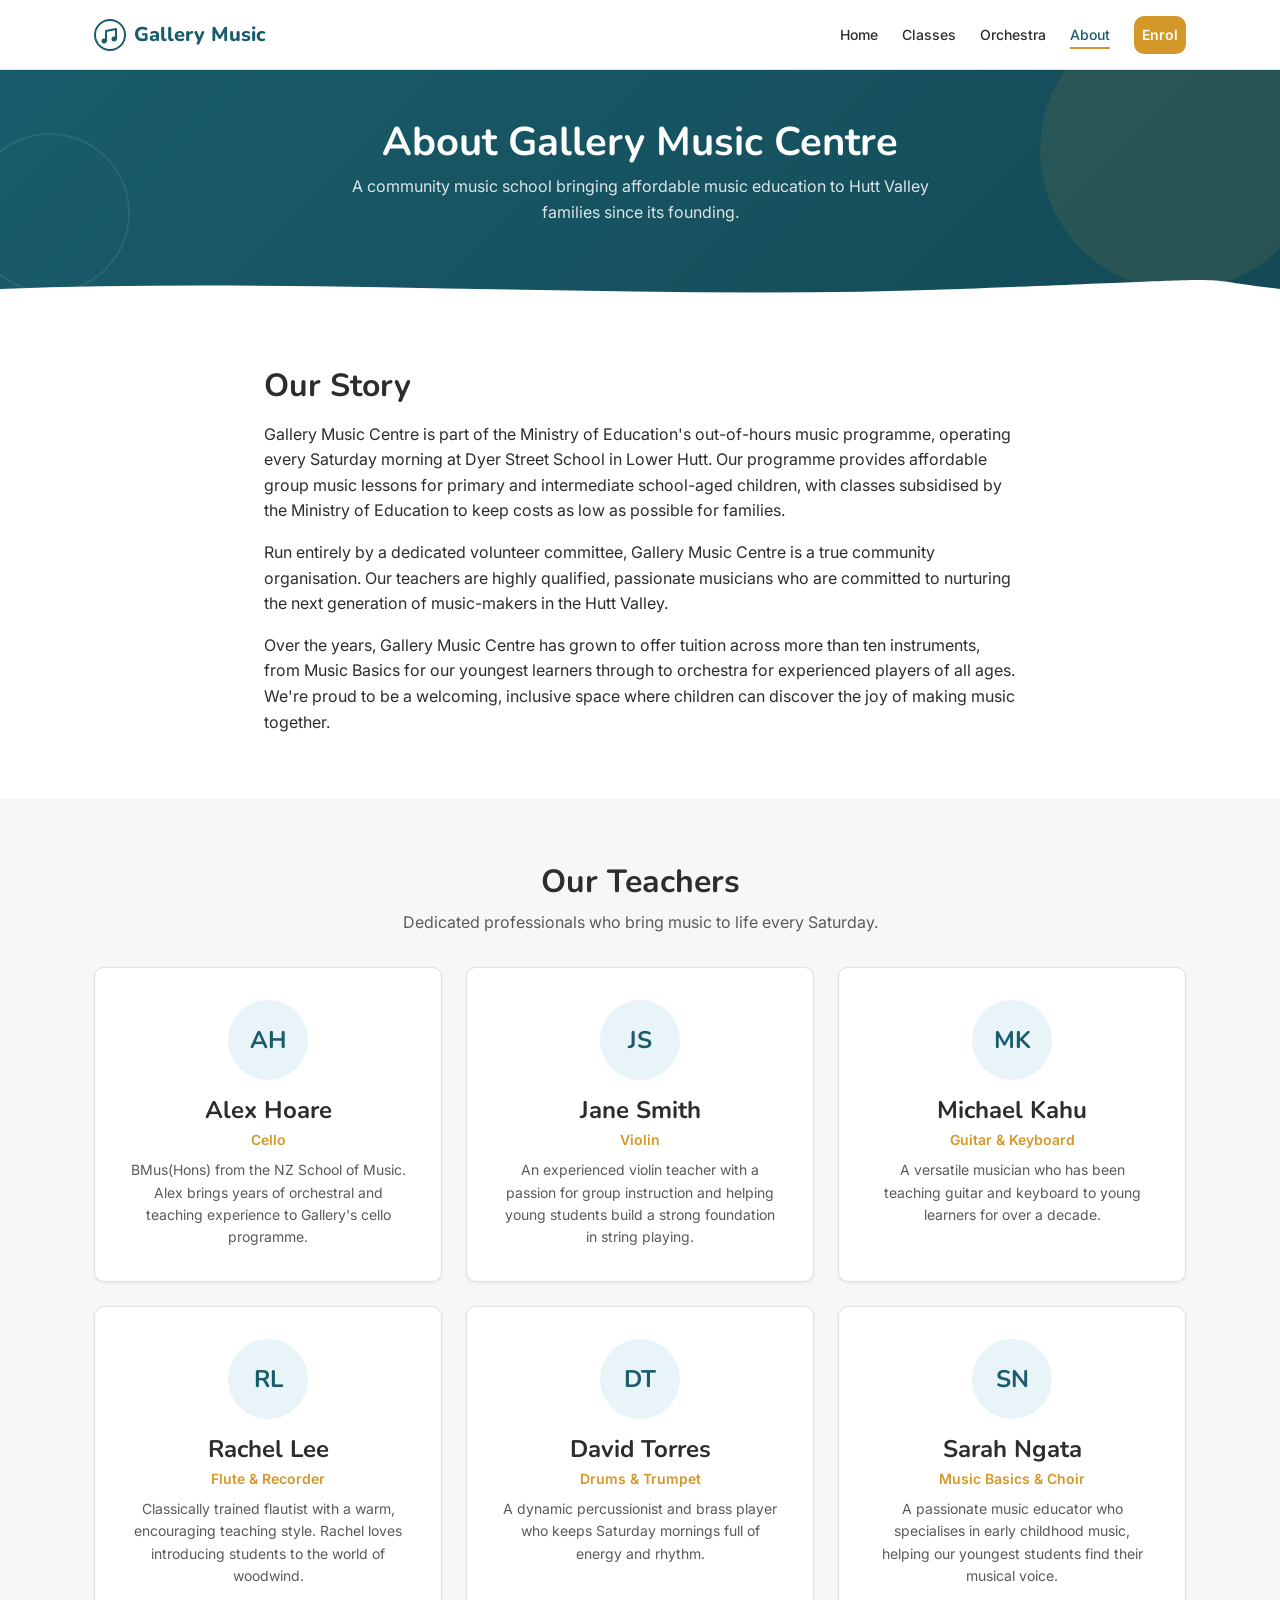
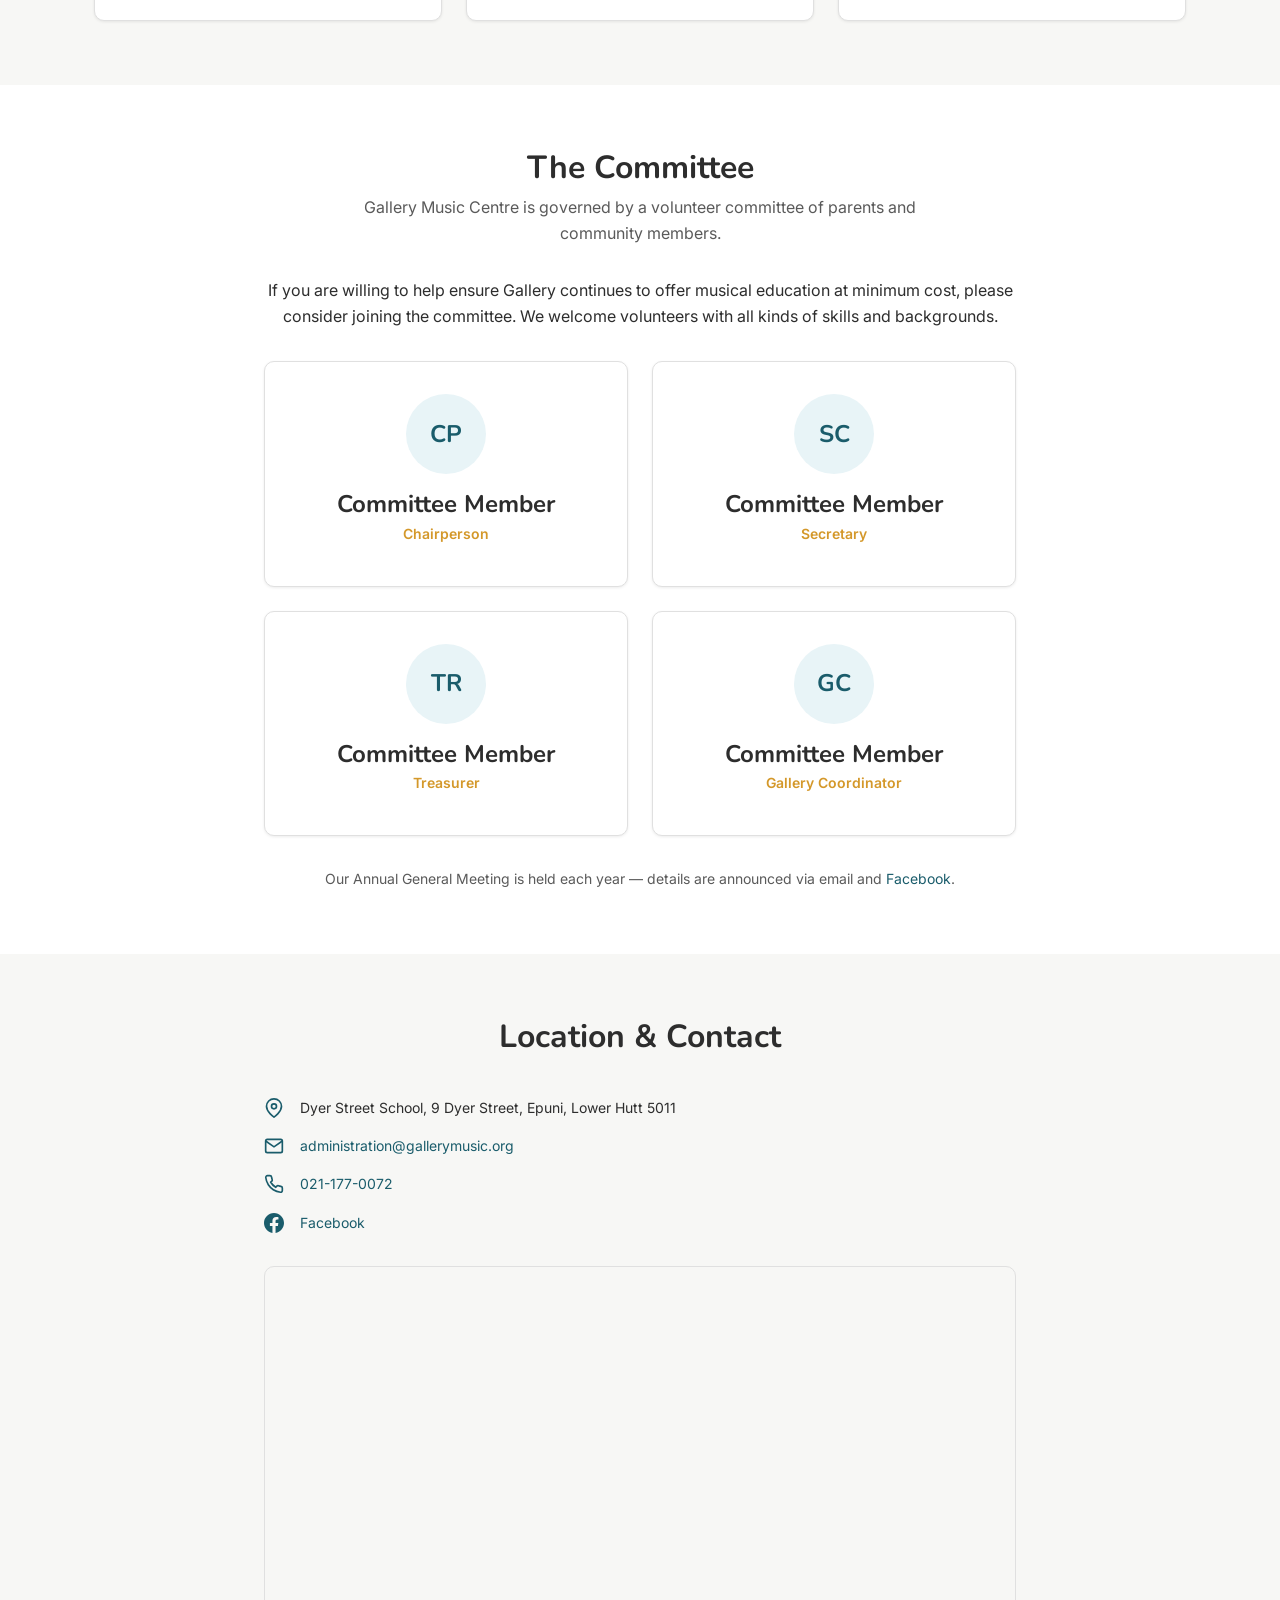
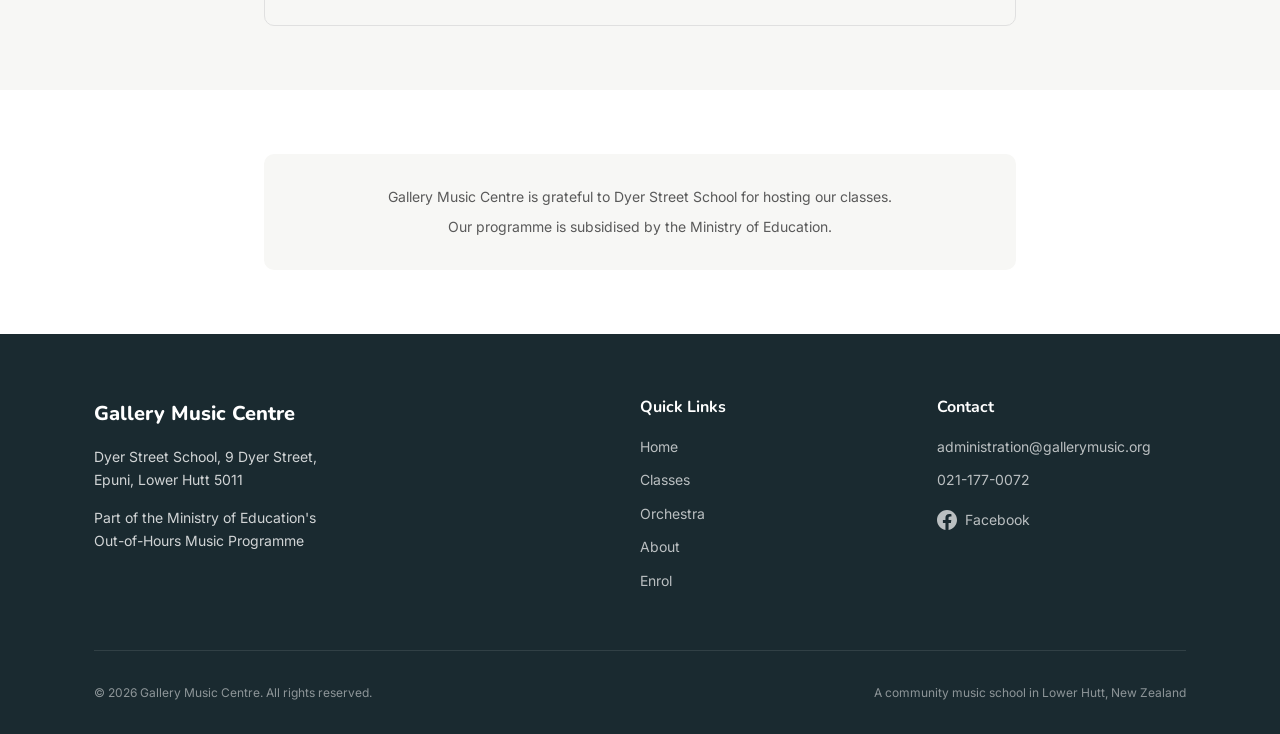
==== commit 28720f70: "Polish hero decor, enrol form updates, and header button spacing" ====
--- a/about.html
+++ b/about.html
@@ -8,6 +8,7 @@
   <link rel="preconnect" href="https://fonts.googleapis.com">
   <link rel="preconnect" href="https://fonts.gstatic.com" crossorigin>
   <link href="https://fonts.googleapis.com/css2?family=Inter:wght@400;500;600;700&family=Nunito:wght@700;800&display=swap" rel="stylesheet">
+  <link rel="icon" type="image/svg+xml" href="images/favicon.svg">
   <link rel="stylesheet" href="css/style.css">
 </head>
 <body>
@@ -48,6 +49,9 @@
         <h1>About Gallery Music Centre</h1>
         <p>A community music school bringing affordable music education to Hutt Valley families since its founding.</p>
       </div>
+      <div class="page-header__wave" aria-hidden="true">
+        <svg viewBox="0 0 1440 30" preserveAspectRatio="none"><path d="M0 15C360 3 720 27 1080 15S1320 3 1440 15V30H0Z" fill="#ffffff"/></svg>
+      </div>
     </section>
 
     <!-- Our Story -->
@@ -251,3 +255,4 @@
   <script src="js/main.js"></script>
 </body>
 </html>
+
--- a/css/style.css
+++ b/css/style.css
@@ -305,19 +305,22 @@
   color: var(--color-primary);
 }
 
-.nav__enrol {
+.nav__links a.nav__enrol {
   background: var(--color-accent);
   color: var(--color-white) !important;
-  padding: 0.5rem 1.25rem;
+  padding: 0.65rem 0.5rem;
   border-radius: var(--radius-md);
   font-weight: 600;
-}
-
-.nav__enrol::after {
+  line-height: 1.2;
+  display: inline-flex;
+  align-items: center;
+}
+
+.nav__links a.nav__enrol::after {
   display: none !important;
 }
 
-.nav__enrol:hover {
+.nav__links a.nav__enrol:hover {
   background: #c08a22;
   color: var(--color-white) !important;
 }
@@ -356,28 +359,192 @@
 
 /* --- Hero Section --- */
 .hero {
-  background: linear-gradient(135deg, var(--color-primary) 0%, var(--color-primary-dark) 100%);
-  color: var(--color-white);
-  padding: var(--space-4xl) 0;
+  background: linear-gradient(165deg, #15b6f2 0%, #3ed8ff 40%, #8ce7ff 100%);
+  color: var(--color-white);
+  padding: var(--space-4xl) 0 calc(var(--space-4xl) + 40px);
   position: relative;
   overflow: hidden;
 }
 
+/* Large bold circle — top right */
 .hero::before {
   content: '';
   position: absolute;
-  top: -50%;
-  right: -20%;
-  width: 600px;
-  height: 600px;
+  top: -140px;
+  right: -120px;
+  width: 520px;
+  height: 520px;
   border-radius: var(--radius-full);
-  background: rgba(212, 152, 42, 0.08);
+  background: radial-gradient(circle, rgba(255, 255, 196, 0.85) 0%, rgba(255, 255, 196, 0.12) 45%, rgba(255, 255, 196, 0) 70%);
+  z-index: 0;
+}
+
+/* Second circle — bottom right, overlapping */
+.hero::after {
+  content: '';
+  position: absolute;
+  inset: 0;
+  background: linear-gradient(to bottom, rgba(255, 255, 255, 0.03) 0%, rgba(255, 255, 255, 0) 45%, rgba(255, 255, 255, 0.14) 100%);
+  z-index: 0;
+}
+
+/* Decorative shapes container */
+.hero__decor {
+  position: absolute;
+  inset: 0;
+  overflow: hidden;
+  pointer-events: none;
+  z-index: 0;
+}
+
+/* Small solid gold circle — mid left */
+.hero__decor::before {
+  content: '';
+  position: absolute;
+  top: 9%;
+  left: -8%;
+  width: 124%;
+  height: 22%;
+  background:
+    linear-gradient(to right, rgba(255, 255, 255, 0.22), rgba(255, 255, 255, 0.1)),
+    repeating-radial-gradient(circle at 50% 160%, rgba(255, 255, 255, 0.34) 0 2px, transparent 2px 54px);
+  opacity: 0.62;
+  border-radius: 0 0 50% 50% / 0 0 100% 100%;
+  transform: rotate(-1.2deg);
+}
+
+/* Thin ring accent — lower left */
+.hero__decor::after {
+  content: '';
+  position: absolute;
+  bottom: 38%;
+  left: -4%;
+  width: 108%;
+  height: 18%;
+  border-radius: 50% 50% 0 0 / 100% 100% 0 0;
+  background:
+    linear-gradient(to right, rgba(255, 255, 255, 0.2), rgba(255, 255, 255, 0.08)),
+    repeating-radial-gradient(circle at 50% -20%, rgba(255, 255, 255, 0.26) 0 2px, transparent 2px 46px);
+  opacity: 0.55;
+}
+
+.hero__band {
+  position: absolute;
+  left: 0;
+  width: 100%;
+  border-radius: 50% 50% 0 0 / 100% 100% 0 0;
+  overflow: hidden;
+}
+
+.hero__band::before {
+  content: '';
+  position: absolute;
+  left: 0;
+  width: 100%;
+  background: repeating-radial-gradient(circle at 50% 0, rgba(255, 255, 255, 0.52) 0 2px, transparent 2px 34px);
+  opacity: 0.5;
+}
+
+.hero__band--hills {
+  bottom: 24%;
+  height: 24%;
+  background: linear-gradient(to right, #2f8b48, #53ac5a 40%, #3e9555 75%, #2b7a44);
+  box-shadow: inset 0 10px 22px rgba(11, 57, 30, 0.22);
+}
+
+.hero__band--hills::before {
+  top: 10%;
+  height: 40%;
+}
+
+.hero__band--valley {
+  bottom: 9%;
+  height: 20%;
+  background: linear-gradient(to right, #e8bf45 0%, #f1d75a 38%, #d9ad37 75%, #cc9b2a 100%);
+  box-shadow: inset 0 10px 22px rgba(130, 95, 26, 0.28);
+}
+
+.hero__band--valley::before {
+  top: 14%;
+  height: 38%;
+  opacity: 0.45;
+}
+
+.hero__band--river {
+  bottom: -2%;
+  height: 15%;
+  background: linear-gradient(to right, #048bd8, #11a6e9 38%, #0f9fd8 70%, #0577b8);
+  box-shadow: inset 0 8px 18px rgba(0, 70, 112, 0.25);
+}
+
+.hero__band--river::before {
+  top: 18%;
+  height: 52%;
+  opacity: 0.68;
+}
+
+/* Musical note SVG silhouettes */
+.hero__notes {
+  position: absolute;
+  inset: 0;
+  pointer-events: none;
+  z-index: 1;
+}
+
+.hero__notes svg {
+  position: absolute;
+  opacity: 0.07;
+  fill: currentColor;
+  color: var(--color-white);
+}
+
+.hero__notes svg:nth-child(1) {
+  top: 15%;
+  right: 8%;
+  width: 120px;
+  height: 120px;
+  transform: rotate(-15deg);
+  opacity: 0.09;
+}
+
+.hero__notes svg:nth-child(2) {
+  bottom: 25%;
+  right: 25%;
+  width: 60px;
+  height: 60px;
+  transform: rotate(20deg);
+  opacity: 0.06;
+}
+
+.hero__notes svg:nth-child(3) {
+  top: 50%;
+  right: 4%;
+  width: 40px;
+  height: 40px;
+  transform: rotate(-30deg);
+  opacity: 0.05;
+}
+
+/* Wavy bottom edge */
+.hero__wave {
+  position: absolute;
+  bottom: -1px;
+  left: 0;
+  width: 100%;
+  height: 40px;
+  pointer-events: none;
+}
+
+.hero__wave svg {
+  display: block;
+  width: 100%;
+  height: 100%;
 }
 
 .hero__content {
   max-width: 680px;
   position: relative;
-  z-index: 1;
+  z-index: 2;
 }
 
 .hero h1 {
@@ -408,6 +575,24 @@
 .hero--orchestra .hero__content {
   max-width: 700px;
   margin: 0 auto;
+}
+
+/* Orchestra uses subtler gold, more white rings */
+.hero--orchestra::before {
+  background: rgba(255, 255, 255, 0.04);
+  width: 500px;
+  height: 500px;
+  top: -120px;
+  right: -100px;
+}
+
+.hero--orchestra::after {
+  border-color: rgba(255, 255, 255, 0.06);
+  bottom: -40px;
+  left: -60px;
+  right: auto;
+  width: 320px;
+  height: 320px;
 }
 
 /* --- Stats Bar --- */
@@ -841,15 +1026,66 @@
 
 /* --- Page Header --- */
 .page-header {
-  background: var(--color-primary-light);
-  padding: var(--space-2xl) 0;
+  background: linear-gradient(135deg, var(--color-primary) 0%, var(--color-primary-dark) 100%);
+  color: var(--color-white);
+  padding: var(--space-2xl) 0 calc(var(--space-2xl) + 30px);
   text-align: center;
+  position: relative;
+  overflow: hidden;
+}
+
+/* Decorative circle — right */
+.page-header::before {
+  content: '';
+  position: absolute;
+  top: -60px;
+  right: -40px;
+  width: 280px;
+  height: 280px;
+  border-radius: var(--radius-full);
+  background: rgba(212, 152, 42, 0.1);
+}
+
+/* Ring — left */
+.page-header::after {
+  content: '';
+  position: absolute;
+  bottom: 10px;
+  left: -30px;
+  width: 160px;
+  height: 160px;
+  border-radius: var(--radius-full);
+  border: 2px solid rgba(255, 255, 255, 0.08);
+}
+
+.page-header h1 {
+  color: var(--color-white);
+  position: relative;
+  z-index: 1;
 }
 
 .page-header p {
-  color: var(--color-text-light);
+  color: rgba(255, 255, 255, 0.85);
   max-width: 600px;
   margin: var(--space-sm) auto 0;
+  position: relative;
+  z-index: 1;
+}
+
+/* Wavy bottom edge for page headers */
+.page-header__wave {
+  position: absolute;
+  bottom: -1px;
+  left: 0;
+  width: 100%;
+  height: 30px;
+  pointer-events: none;
+}
+
+.page-header__wave svg {
+  display: block;
+  width: 100%;
+  height: 100%;
 }
 
 /* --- FAQ Accordion --- */
@@ -1334,9 +1570,14 @@
     padding: var(--space-sm) 0;
   }
 
-  .nav__enrol {
+  .nav__links a.nav__enrol {
     text-align: center;
     margin-top: var(--space-md);
+    padding: 0.65rem 0.5rem;
+    display: inline-flex;
+    align-items: center;
+    justify-content: center;
+    align-self: center;
   }
 
   .nav__overlay {
@@ -1352,7 +1593,46 @@
   }
 
   .hero {
-    padding: var(--space-2xl) 0;
+    padding: var(--space-2xl) 0 calc(var(--space-2xl) + 30px);
+  }
+
+  .hero__notes {
+    display: none;
+  }
+
+  .hero::before {
+    width: 260px;
+    height: 260px;
+    top: -90px;
+    right: -90px;
+  }
+
+  .hero::after {
+    opacity: 0.72;
+  }
+
+  .hero__decor::before,
+  .hero__decor::after {
+    opacity: 0.45;
+  }
+
+  .hero__band--hills {
+    bottom: 23%;
+    height: 24%;
+  }
+
+  .hero__band--valley {
+    bottom: 9%;
+    height: 19%;
+  }
+
+  .hero__band--river {
+    bottom: -2%;
+    height: 14%;
+  }
+
+  .page-header {
+    padding: var(--space-xl) 0 calc(var(--space-xl) + 20px);
   }
 
   .hero h1 {
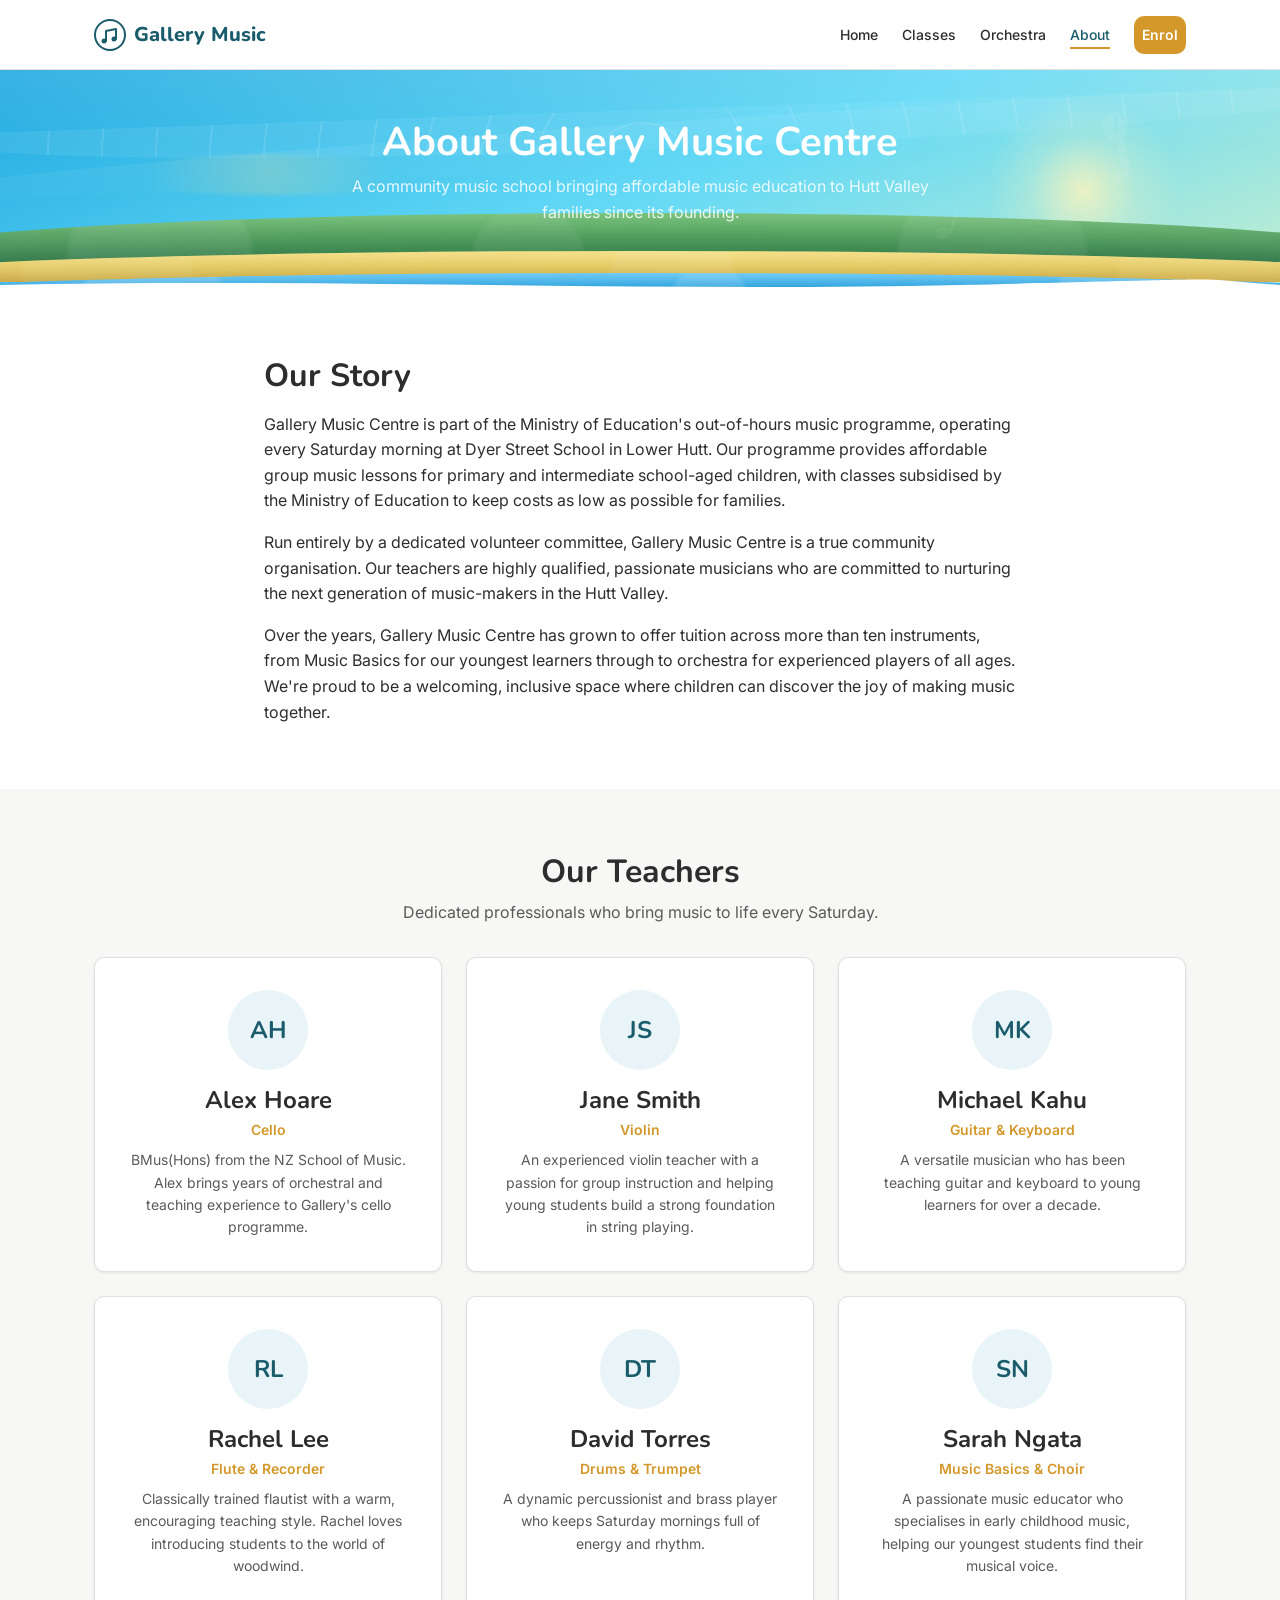
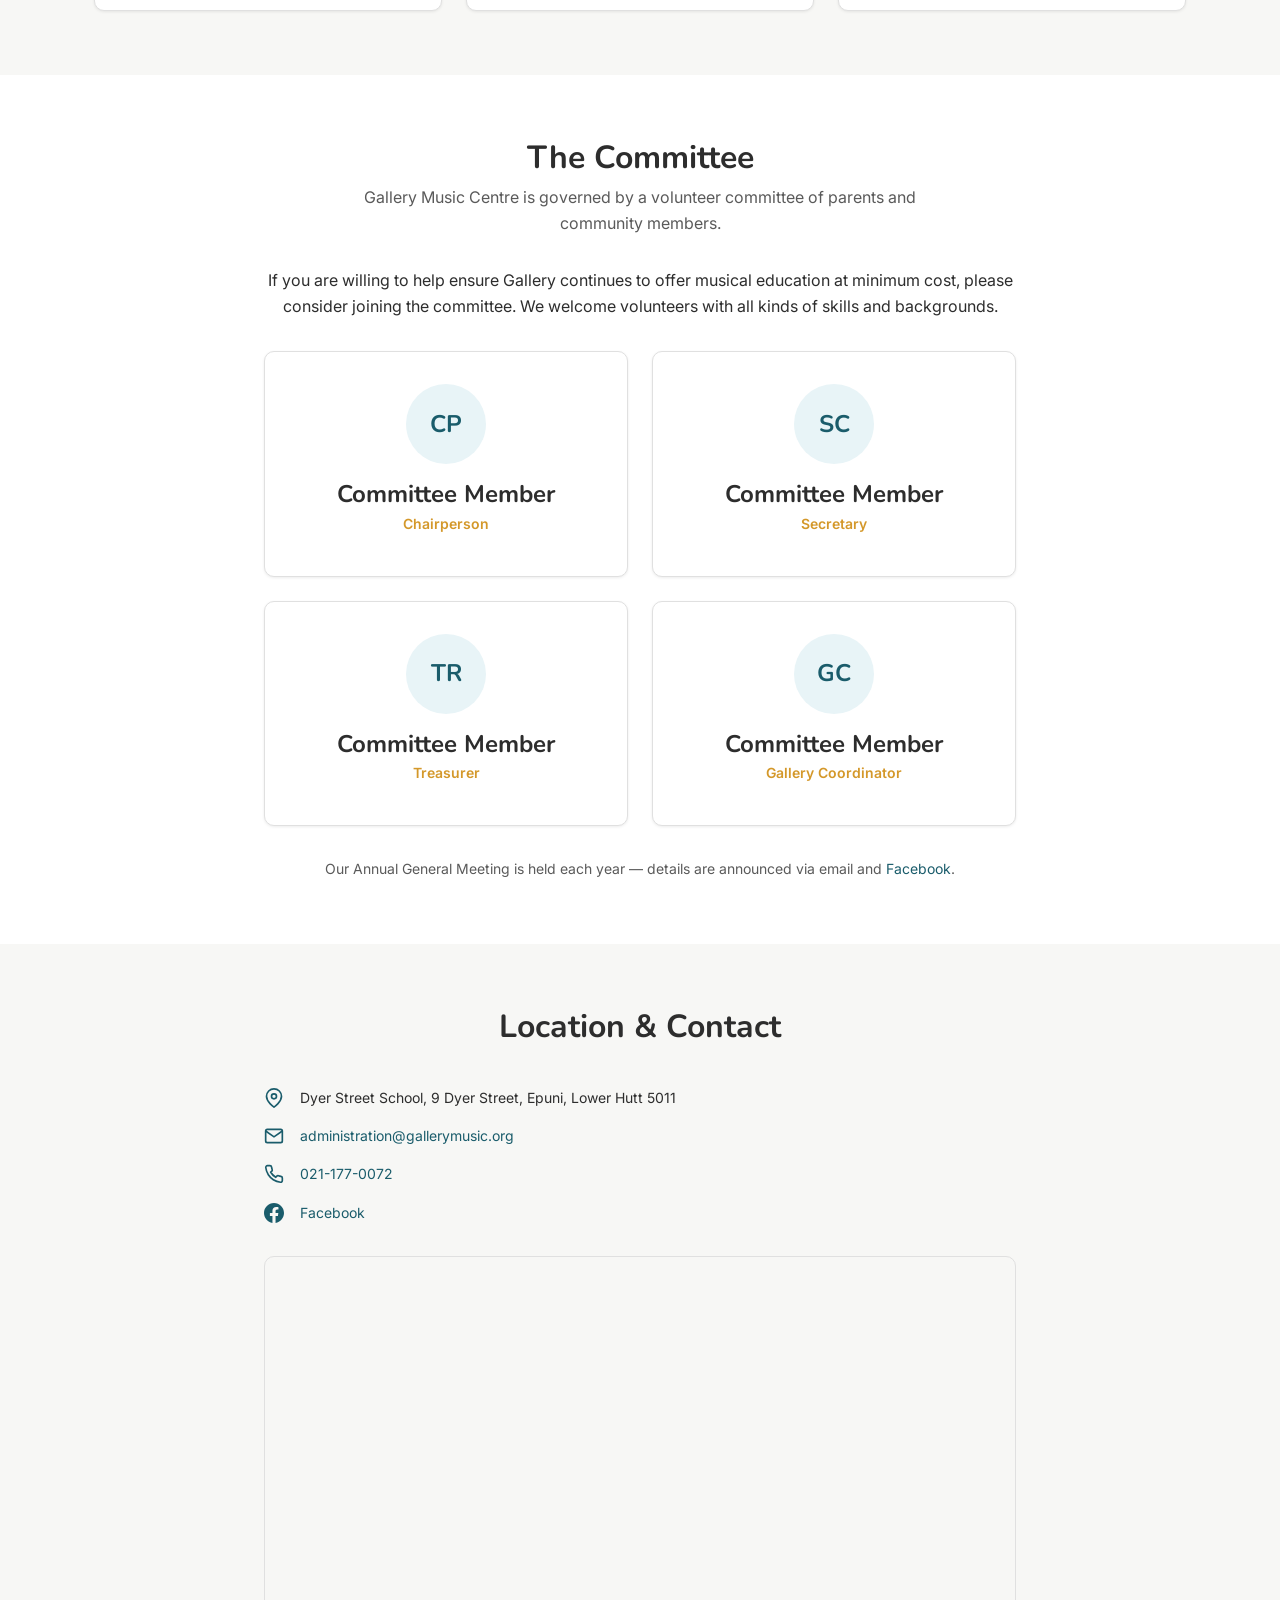
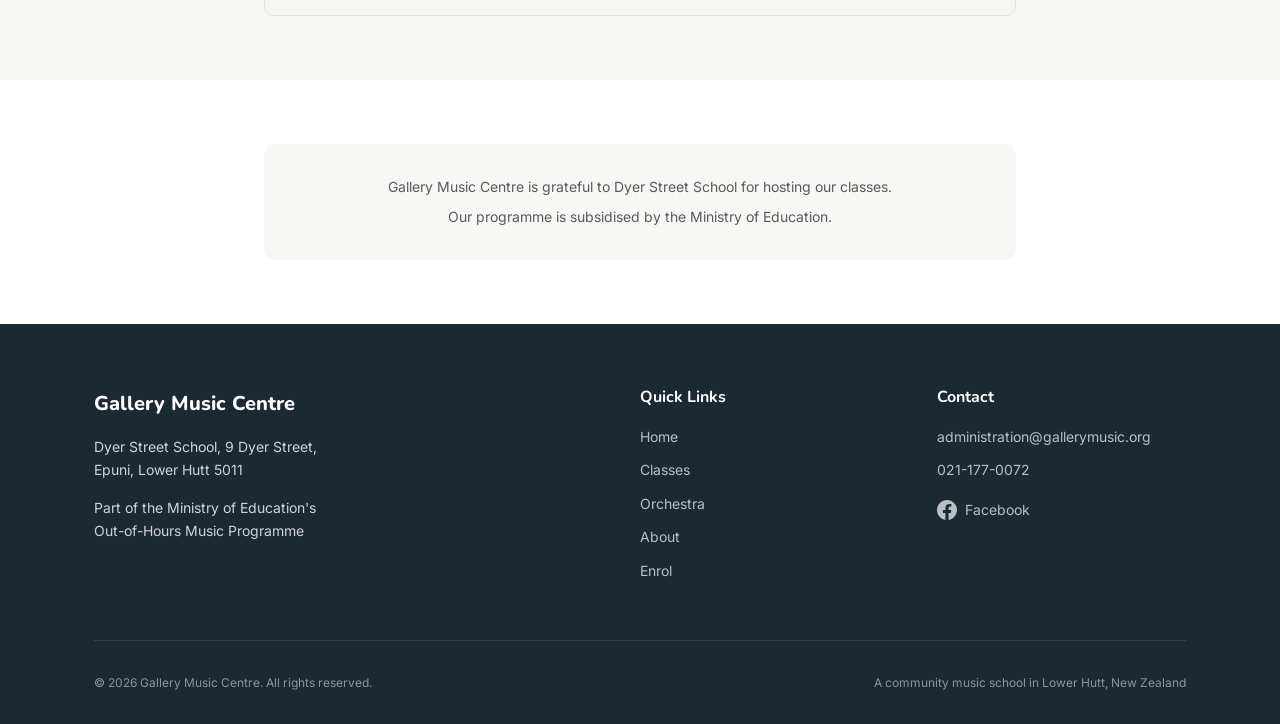
==== commit ac0ede5f: "Refine hero sections and add Pages CMS config" ====
--- a/about.html
+++ b/about.html
@@ -45,6 +45,16 @@
 
     <!-- Page Header -->
     <section class="page-header">
+      <div class="hero__decor" aria-hidden="true">
+        <div class="hero__band hero__band--hills"></div>
+        <div class="hero__band hero__band--valley"></div>
+        <div class="hero__band hero__band--river"></div>
+      </div>
+      <div class="hero__notes" aria-hidden="true">
+        <svg viewBox="0 0 100 200"><path d="M52 2c-4 8-14 20-14 40s10 28 10 28l-6 10c-18-6-32-22-32-44C10 14 28 2 52 2zm0 0c4 8 14 20 14 40s-10 30-10 30v60c0 20-10 34-26 40-8 2-16 0-20-6s-2-14 4-18c8-4 18-2 22 6v-82l6-10"/></svg>
+        <svg viewBox="0 0 60 100"><ellipse cx="20" cy="80" rx="18" ry="14" transform="rotate(-20 20 80)"/><line x1="36" y1="74" x2="36" y2="8" stroke="currentColor" stroke-width="6"/></svg>
+        <svg viewBox="0 0 80 100"><ellipse cx="16" cy="82" rx="14" ry="11" transform="rotate(-20 16 82)"/><ellipse cx="56" cy="72" rx="14" ry="11" transform="rotate(-20 56 72)"/><line x1="28" y1="76" x2="28" y2="12" stroke="currentColor" stroke-width="5"/><line x1="68" y1="66" x2="68" y2="8" stroke="currentColor" stroke-width="5"/><line x1="28" y1="12" x2="68" y2="8" stroke="currentColor" stroke-width="6"/></svg>
+      </div>
       <div class="container">
         <h1>About Gallery Music Centre</h1>
         <p>A community music school bringing affordable music education to Hutt Valley families since its founding.</p>
--- a/css/style.css
+++ b/css/style.css
@@ -359,9 +359,11 @@
 
 /* --- Hero Section --- */
 .hero {
-  background: linear-gradient(165deg, #15b6f2 0%, #3ed8ff 40%, #8ce7ff 100%);
-  color: var(--color-white);
-  padding: var(--space-4xl) 0 calc(var(--space-4xl) + 40px);
+  background:
+    linear-gradient(180deg, rgba(255, 255, 255, 0.12), rgba(255, 255, 255, 0) 34%),
+    linear-gradient(160deg, #1da8df 0%, #5cd7f8 52%, #bceecf 100%);
+  color: var(--color-white);
+  padding: var(--space-4xl) 0 calc(var(--space-4xl) + 28px);
   position: relative;
   overflow: hidden;
 }
@@ -370,12 +372,12 @@
 .hero::before {
   content: '';
   position: absolute;
-  top: -140px;
-  right: -120px;
-  width: 520px;
-  height: 520px;
+  top: 36px;
+  right: 6%;
+  width: 260px;
+  height: 260px;
   border-radius: var(--radius-full);
-  background: radial-gradient(circle, rgba(255, 255, 196, 0.85) 0%, rgba(255, 255, 196, 0.12) 45%, rgba(255, 255, 196, 0) 70%);
+  background: radial-gradient(circle, rgba(255, 245, 189, 0.92) 0%, rgba(255, 245, 189, 0.25) 40%, rgba(255, 245, 189, 0) 72%);
   z-index: 0;
 }
 
@@ -383,8 +385,14 @@
 .hero::after {
   content: '';
   position: absolute;
-  inset: 0;
-  background: linear-gradient(to bottom, rgba(255, 255, 255, 0.03) 0%, rgba(255, 255, 255, 0) 45%, rgba(255, 255, 255, 0.14) 100%);
+  left: -10%;
+  right: -10%;
+  top: 22%;
+  height: 24%;
+  border-radius: 50%;
+  background: linear-gradient(180deg, rgba(255, 255, 255, 0.16), rgba(255, 255, 255, 0.02));
+  opacity: 0.5;
+  transform: rotate(-4deg);
   z-index: 0;
 }
 
@@ -401,37 +409,37 @@
 .hero__decor::before {
   content: '';
   position: absolute;
-  top: 9%;
+  top: 18%;
   left: -8%;
-  width: 124%;
-  height: 22%;
+  width: 116%;
+  height: 18%;
   background:
-    linear-gradient(to right, rgba(255, 255, 255, 0.22), rgba(255, 255, 255, 0.1)),
-    repeating-radial-gradient(circle at 50% 160%, rgba(255, 255, 255, 0.34) 0 2px, transparent 2px 54px);
-  opacity: 0.62;
+    linear-gradient(90deg, rgba(255, 255, 255, 0.2), rgba(255, 255, 255, 0.08)),
+    repeating-radial-gradient(circle at 50% 170%, rgba(255, 255, 255, 0.28) 0 2px, transparent 2px 54px);
+  opacity: 0.42;
   border-radius: 0 0 50% 50% / 0 0 100% 100%;
-  transform: rotate(-1.2deg);
+  transform: rotate(-2deg);
 }
 
 /* Thin ring accent — lower left */
 .hero__decor::after {
   content: '';
   position: absolute;
-  bottom: 38%;
-  left: -4%;
-  width: 108%;
+  bottom: 44%;
+  left: 8%;
+  width: 26%;
   height: 18%;
-  border-radius: 50% 50% 0 0 / 100% 100% 0 0;
-  background:
-    linear-gradient(to right, rgba(255, 255, 255, 0.2), rgba(255, 255, 255, 0.08)),
-    repeating-radial-gradient(circle at 50% -20%, rgba(255, 255, 255, 0.26) 0 2px, transparent 2px 46px);
-  opacity: 0.55;
+  border-radius: 50%;
+  background: radial-gradient(circle, rgba(255, 224, 132, 0.28) 0%, rgba(255, 224, 132, 0.1) 48%, rgba(255, 224, 132, 0) 72%);
+  opacity: 0.8;
+  filter: blur(2px);
 }
 
 .hero__band {
   position: absolute;
-  left: 0;
-  width: 100%;
+  left: 50%;
+  width: 125%;
+  transform: translateX(-50%);
   border-radius: 50% 50% 0 0 / 100% 100% 0 0;
   overflow: hidden;
 }
@@ -439,48 +447,59 @@
 .hero__band::before {
   content: '';
   position: absolute;
-  left: 0;
-  width: 100%;
-  background: repeating-radial-gradient(circle at 50% 0, rgba(255, 255, 255, 0.52) 0 2px, transparent 2px 34px);
+  inset: 0;
+  background: linear-gradient(180deg, rgba(255, 255, 255, 0.16), rgba(255, 255, 255, 0));
+  opacity: 0.55;
+}
+
+.hero__band--hills {
+  bottom: 18%;
+  height: 28%;
+  background: linear-gradient(180deg, #63b968 0%, #489c55 42%, #33794b 100%);
+  box-shadow: inset 0 18px 28px rgba(255, 255, 255, 0.12);
+}
+
+.hero__band--hills::before {
+  background:
+    linear-gradient(180deg, rgba(255, 255, 255, 0.12), rgba(255, 255, 255, 0)),
+    radial-gradient(circle at 20% 100%, rgba(255, 255, 255, 0.18) 0 7%, transparent 7.5%),
+    radial-gradient(circle at 43% 100%, rgba(255, 255, 255, 0.14) 0 6%, transparent 6.5%),
+    radial-gradient(circle at 72% 100%, rgba(255, 255, 255, 0.16) 0 8%, transparent 8.5%);
+  opacity: 0.42;
+}
+
+.hero__band--valley {
+  bottom: 6%;
+  height: 18%;
+  width: 132%;
+  background: linear-gradient(180deg, #f3dc75 0%, #e0c454 50%, #c7a43f 100%);
+  box-shadow: inset 0 16px 26px rgba(255, 247, 203, 0.2);
+}
+
+.hero__band--valley::before {
+  background:
+    linear-gradient(180deg, rgba(255, 255, 255, 0.15), rgba(255, 255, 255, 0)),
+    radial-gradient(circle at 18% 100%, rgba(255, 255, 255, 0.14) 0 6%, transparent 6.5%),
+    radial-gradient(circle at 52% 100%, rgba(255, 255, 255, 0.18) 0 7%, transparent 7.5%),
+    radial-gradient(circle at 84% 100%, rgba(255, 255, 255, 0.12) 0 6%, transparent 6.5%);
+  opacity: 0.4;
+}
+
+.hero__band--river {
+  bottom: -5%;
+  height: 18%;
+  width: 138%;
+  background: linear-gradient(180deg, #4dbef2 0%, #1f9ddd 46%, #137cbc 100%);
+  box-shadow: inset 0 10px 18px rgba(255, 255, 255, 0.14);
+}
+
+.hero__band--river::before {
+  background:
+    linear-gradient(180deg, rgba(255, 255, 255, 0.18), rgba(255, 255, 255, 0)),
+    radial-gradient(circle at 22% 100%, rgba(255, 255, 255, 0.28) 0 5%, transparent 5.5%),
+    radial-gradient(circle at 54% 100%, rgba(255, 255, 255, 0.24) 0 4%, transparent 4.5%),
+    radial-gradient(circle at 78% 100%, rgba(255, 255, 255, 0.24) 0 5%, transparent 5.5%);
   opacity: 0.5;
-}
-
-.hero__band--hills {
-  bottom: 24%;
-  height: 24%;
-  background: linear-gradient(to right, #2f8b48, #53ac5a 40%, #3e9555 75%, #2b7a44);
-  box-shadow: inset 0 10px 22px rgba(11, 57, 30, 0.22);
-}
-
-.hero__band--hills::before {
-  top: 10%;
-  height: 40%;
-}
-
-.hero__band--valley {
-  bottom: 9%;
-  height: 20%;
-  background: linear-gradient(to right, #e8bf45 0%, #f1d75a 38%, #d9ad37 75%, #cc9b2a 100%);
-  box-shadow: inset 0 10px 22px rgba(130, 95, 26, 0.28);
-}
-
-.hero__band--valley::before {
-  top: 14%;
-  height: 38%;
-  opacity: 0.45;
-}
-
-.hero__band--river {
-  bottom: -2%;
-  height: 15%;
-  background: linear-gradient(to right, #048bd8, #11a6e9 38%, #0f9fd8 70%, #0577b8);
-  box-shadow: inset 0 8px 18px rgba(0, 70, 112, 0.25);
-}
-
-.hero__band--river::before {
-  top: 18%;
-  height: 52%;
-  opacity: 0.68;
 }
 
 /* Musical note SVG silhouettes */
@@ -499,30 +518,30 @@
 }
 
 .hero__notes svg:nth-child(1) {
-  top: 15%;
+  top: 18%;
   right: 8%;
-  width: 120px;
-  height: 120px;
-  transform: rotate(-15deg);
-  opacity: 0.09;
+  width: 108px;
+  height: 108px;
+  transform: rotate(-12deg);
+  opacity: 0.08;
 }
 
 .hero__notes svg:nth-child(2) {
-  bottom: 25%;
-  right: 25%;
+  bottom: 29%;
+  right: 24%;
   width: 60px;
   height: 60px;
-  transform: rotate(20deg);
-  opacity: 0.06;
+  transform: rotate(18deg);
+  opacity: 0.05;
 }
 
 .hero__notes svg:nth-child(3) {
-  top: 50%;
-  right: 4%;
-  width: 40px;
-  height: 40px;
-  transform: rotate(-30deg);
-  opacity: 0.05;
+  top: 54%;
+  right: 6%;
+  width: 34px;
+  height: 34px;
+  transform: rotate(-26deg);
+  opacity: 0.04;
 }
 
 /* Wavy bottom edge */
@@ -531,8 +550,9 @@
   bottom: -1px;
   left: 0;
   width: 100%;
-  height: 40px;
+  height: 22px;
   pointer-events: none;
+  z-index: 2;
 }
 
 .hero__wave svg {
@@ -545,6 +565,7 @@
   max-width: 680px;
   position: relative;
   z-index: 2;
+  padding: var(--space-lg) 0 var(--space-3xl);
 }
 
 .hero h1 {
@@ -555,9 +576,10 @@
 
 .hero p {
   font-size: var(--fs-lg);
-  opacity: 0.9;
+  opacity: 0.96;
   margin-bottom: var(--space-xl);
   line-height: var(--lh-normal);
+  max-width: 34rem;
 }
 
 .hero__buttons {
@@ -568,7 +590,9 @@
 
 /* Orchestra hero variant */
 .hero--orchestra {
-  background: linear-gradient(135deg, #1a2a30 0%, var(--color-primary-dark) 100%);
+  background:
+    linear-gradient(180deg, rgba(255, 255, 255, 0.08), rgba(255, 255, 255, 0) 34%),
+    linear-gradient(160deg, #176781 0%, #2f8fa6 45%, #6bb486 100%);
   text-align: center;
 }
 
@@ -577,22 +601,66 @@
   margin: 0 auto;
 }
 
-/* Orchestra uses subtler gold, more white rings */
 .hero--orchestra::before {
-  background: rgba(255, 255, 255, 0.04);
-  width: 500px;
-  height: 500px;
-  top: -120px;
-  right: -100px;
+  background: radial-gradient(circle, rgba(249, 227, 161, 0.5) 0%, rgba(249, 227, 161, 0.12) 40%, rgba(249, 227, 161, 0) 72%);
 }
 
 .hero--orchestra::after {
-  border-color: rgba(255, 255, 255, 0.06);
-  bottom: -40px;
-  left: -60px;
-  right: auto;
-  width: 320px;
-  height: 320px;
+  background: linear-gradient(180deg, rgba(255, 255, 255, 0.11), rgba(255, 255, 255, 0.01));
+  opacity: 0.38;
+}
+
+.hero--orchestra .hero__band--hills {
+  background: linear-gradient(180deg, #5a9962 0%, #3c6f4a 100%);
+}
+
+.hero--orchestra .hero__band--valley {
+  background: linear-gradient(180deg, #dac46e 0%, #bba04e 100%);
+}
+
+.hero--orchestra .hero__band--river {
+  background: linear-gradient(180deg, #459fd1 0%, #1d73a4 100%);
+}
+
+.hero--compact {
+  padding: var(--space-2xl) 0 calc(var(--space-2xl) + 20px);
+}
+
+.hero--compact::before {
+  top: 26px;
+  right: 8%;
+  width: 190px;
+  height: 190px;
+}
+
+.hero--compact::after {
+  top: 24%;
+  height: 18%;
+}
+
+.hero--compact .hero__content {
+  padding: var(--space-sm) 0 var(--space-xl);
+}
+
+.hero--compact .hero__band--hills {
+  bottom: 14%;
+  height: 22%;
+}
+
+.hero--compact .hero__band--valley {
+  bottom: 5%;
+  height: 14%;
+  width: 130%;
+}
+
+.hero--compact .hero__band--river {
+  bottom: -5%;
+  height: 14%;
+  width: 136%;
+}
+
+.hero--compact .hero__wave {
+  height: 18px;
 }
 
 /* --- Stats Bar --- */
@@ -1026,9 +1094,11 @@
 
 /* --- Page Header --- */
 .page-header {
-  background: linear-gradient(135deg, var(--color-primary) 0%, var(--color-primary-dark) 100%);
-  color: var(--color-white);
-  padding: var(--space-2xl) 0 calc(var(--space-2xl) + 30px);
+  background:
+    linear-gradient(180deg, rgba(255, 255, 255, 0.12), rgba(255, 255, 255, 0) 34%),
+    linear-gradient(160deg, #1da8df 0%, #63d9f6 52%, #c7efcf 100%);
+  color: var(--color-white);
+  padding: var(--space-2xl) 0 calc(var(--space-2xl) + 20px);
   text-align: center;
   position: relative;
   overflow: hidden;
@@ -1038,24 +1108,71 @@
 .page-header::before {
   content: '';
   position: absolute;
-  top: -60px;
-  right: -40px;
-  width: 280px;
-  height: 280px;
+  top: 26px;
+  right: 8%;
+  width: 190px;
+  height: 190px;
   border-radius: var(--radius-full);
-  background: rgba(212, 152, 42, 0.1);
+  background: radial-gradient(circle, rgba(255, 245, 189, 0.82) 0%, rgba(255, 245, 189, 0.22) 40%, rgba(255, 245, 189, 0) 72%);
+  z-index: 0;
 }
 
 /* Ring — left */
 .page-header::after {
   content: '';
   position: absolute;
-  bottom: 10px;
-  left: -30px;
-  width: 160px;
-  height: 160px;
-  border-radius: var(--radius-full);
-  border: 2px solid rgba(255, 255, 255, 0.08);
+  left: -10%;
+  right: -10%;
+  top: 24%;
+  height: 18%;
+  border-radius: 50%;
+  background: linear-gradient(180deg, rgba(255, 255, 255, 0.14), rgba(255, 255, 255, 0.02));
+  opacity: 0.45;
+  transform: rotate(-4deg);
+  z-index: 0;
+}
+
+.page-header .container {
+  position: relative;
+  z-index: 2;
+}
+
+.page-header .hero__band--hills {
+  bottom: 14%;
+  height: 22%;
+}
+
+.page-header .hero__band--valley {
+  bottom: 5%;
+  height: 14%;
+  width: 130%;
+}
+
+.page-header .hero__band--river {
+  bottom: -5%;
+  height: 14%;
+  width: 136%;
+}
+
+.page-header .hero__notes svg:nth-child(1) {
+  top: 18%;
+  right: 9%;
+  width: 82px;
+  height: 82px;
+}
+
+.page-header .hero__notes svg:nth-child(2) {
+  bottom: 22%;
+  right: 24%;
+  width: 44px;
+  height: 44px;
+}
+
+.page-header .hero__notes svg:nth-child(3) {
+  top: 56%;
+  right: 6%;
+  width: 24px;
+  height: 24px;
 }
 
 .page-header h1 {
@@ -1078,8 +1195,9 @@
   bottom: -1px;
   left: 0;
   width: 100%;
-  height: 30px;
+  height: 18px;
   pointer-events: none;
+  z-index: 2;
 }
 
 .page-header__wave svg {
@@ -1593,7 +1711,7 @@
   }
 
   .hero {
-    padding: var(--space-2xl) 0 calc(var(--space-2xl) + 30px);
+    padding: var(--space-2xl) 0 calc(var(--space-2xl) + 24px);
   }
 
   .hero__notes {
@@ -1601,38 +1719,77 @@
   }
 
   .hero::before {
-    width: 260px;
-    height: 260px;
-    top: -90px;
-    right: -90px;
+    width: 180px;
+    height: 180px;
+    top: 28px;
+    right: -24px;
   }
 
   .hero::after {
-    opacity: 0.72;
+    top: 26%;
+    height: 18%;
+    opacity: 0.34;
   }
 
   .hero__decor::before,
   .hero__decor::after {
-    opacity: 0.45;
+    opacity: 0.3;
   }
 
   .hero__band--hills {
-    bottom: 23%;
-    height: 24%;
+    bottom: 18%;
+    height: 22%;
   }
 
   .hero__band--valley {
-    bottom: 9%;
-    height: 19%;
+    bottom: 8%;
+    height: 15%;
   }
 
   .hero__band--river {
-    bottom: -2%;
-    height: 14%;
+    bottom: -4%;
+    height: 15%;
+  }
+
+  .hero__content {
+    padding: var(--space-md) 0 var(--space-2xl);
   }
 
   .page-header {
     padding: var(--space-xl) 0 calc(var(--space-xl) + 20px);
+  }
+
+  .page-header::before,
+  .hero--compact::before {
+    width: 150px;
+    height: 150px;
+    top: 20px;
+    right: -10px;
+  }
+
+  .page-header::after,
+  .hero--compact::after {
+    top: 26%;
+    height: 14%;
+    opacity: 0.3;
+  }
+
+  .page-header .hero__band--hills,
+  .hero--compact .hero__band--hills {
+    bottom: 14%;
+    height: 18%;
+  }
+
+  .page-header .hero__band--valley,
+  .hero--compact .hero__band--valley {
+    bottom: 6%;
+    height: 12%;
+  }
+
+  .page-header .hero__band--river,
+  .hero--compact .hero__band--river {
+    bottom: -4%;
+    height: 12%;
   }
 
   .hero h1 {
@@ -1695,6 +1852,52 @@
     padding: var(--space-2xl) 0;
   }
 
+  .page-header .hero__band--hills,
+  .hero--compact .hero__band--hills {
+    width: 136%;
+  }
+
+  .page-header .hero__band--valley,
+  .hero--compact .hero__band--valley {
+    bottom: 5%;
+    height: 13%;
+    width: 144%;
+  }
+
+  .page-header .hero__band--river,
+  .hero--compact .hero__band--river {
+    bottom: -3%;
+    height: 11%;
+    width: 150%;
+  }
+
+  .page-header__wave,
+  .hero--compact .hero__wave {
+    height: 14px;
+  }
+
+  .hero__band--hills {
+    bottom: 16%;
+    height: 20%;
+    width: 136%;
+  }
+
+  .hero__band--valley {
+    bottom: 5%;
+    height: 17%;
+    width: 144%;
+  }
+
+  .hero__band--river {
+    bottom: -3%;
+    height: 14%;
+    width: 150%;
+  }
+
+  .hero__wave {
+    height: 16px;
+  }
+
   .hero__buttons {
     flex-direction: column;
   }
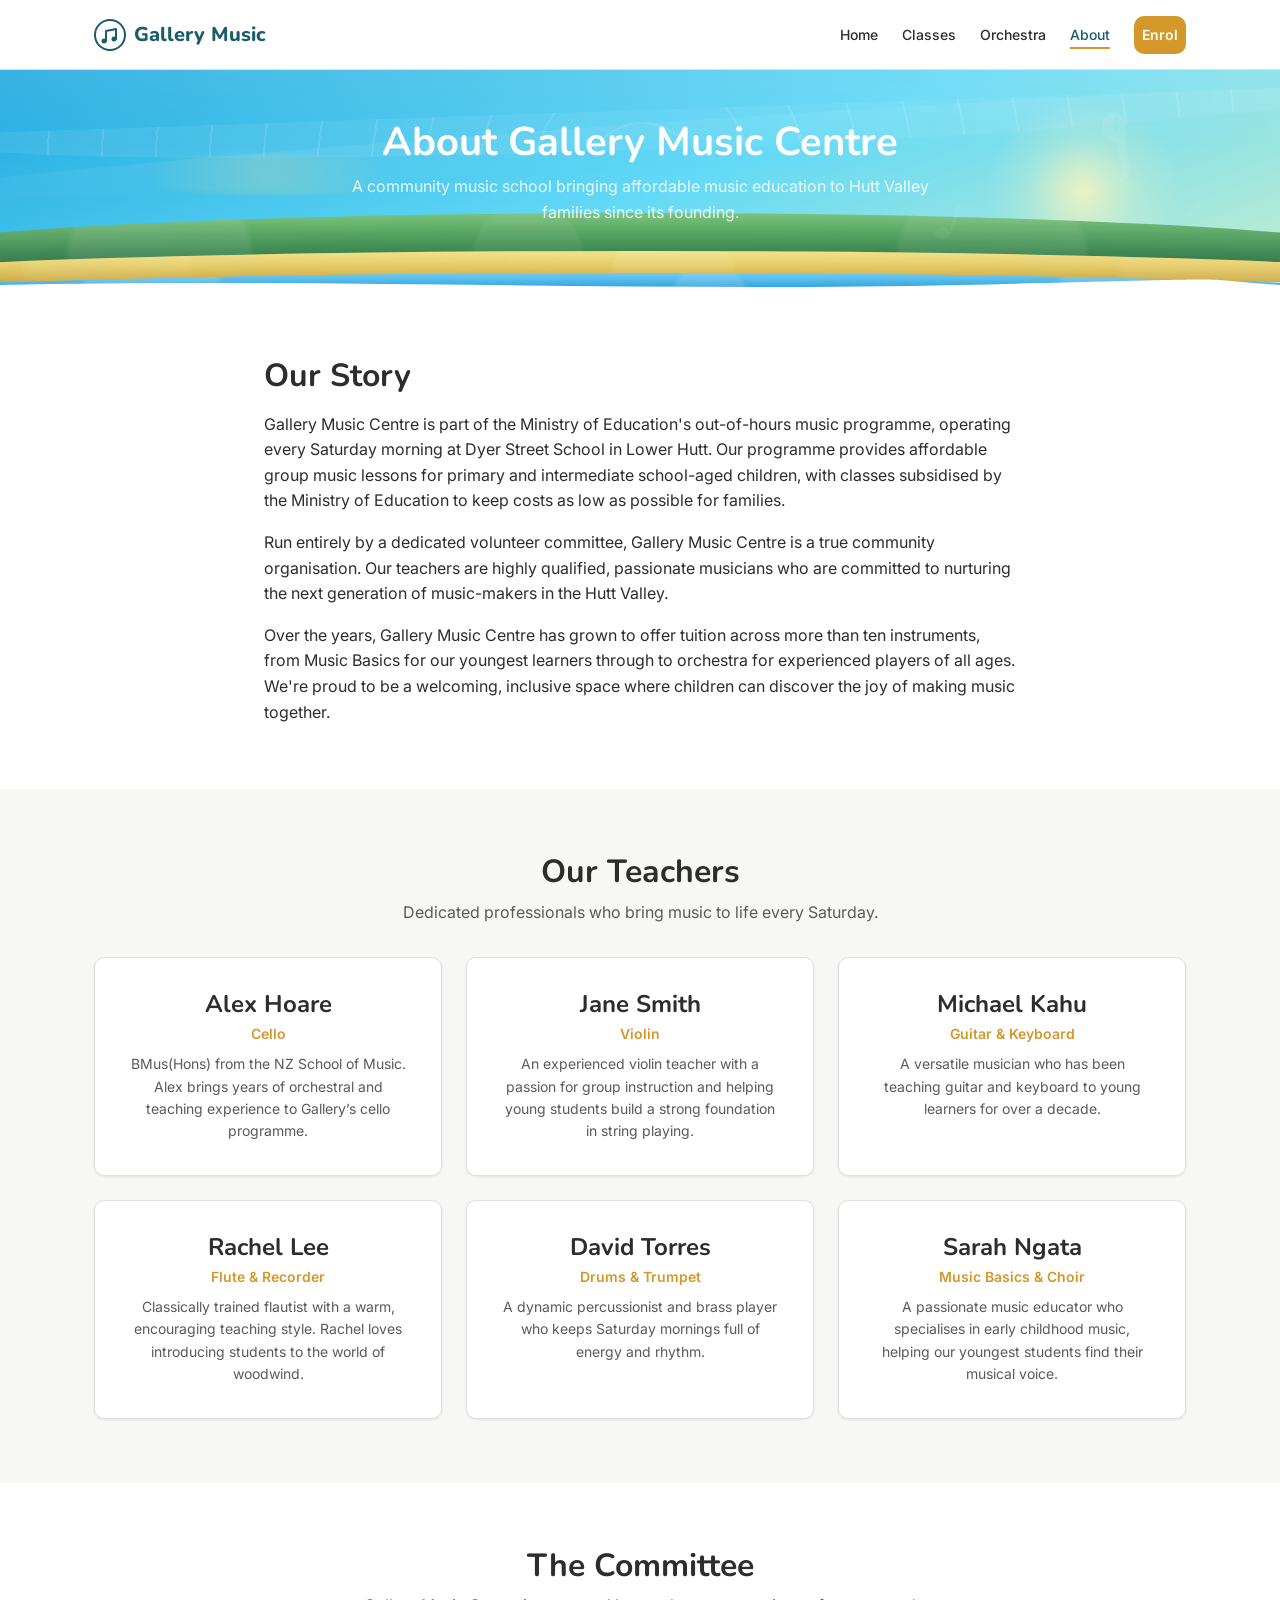
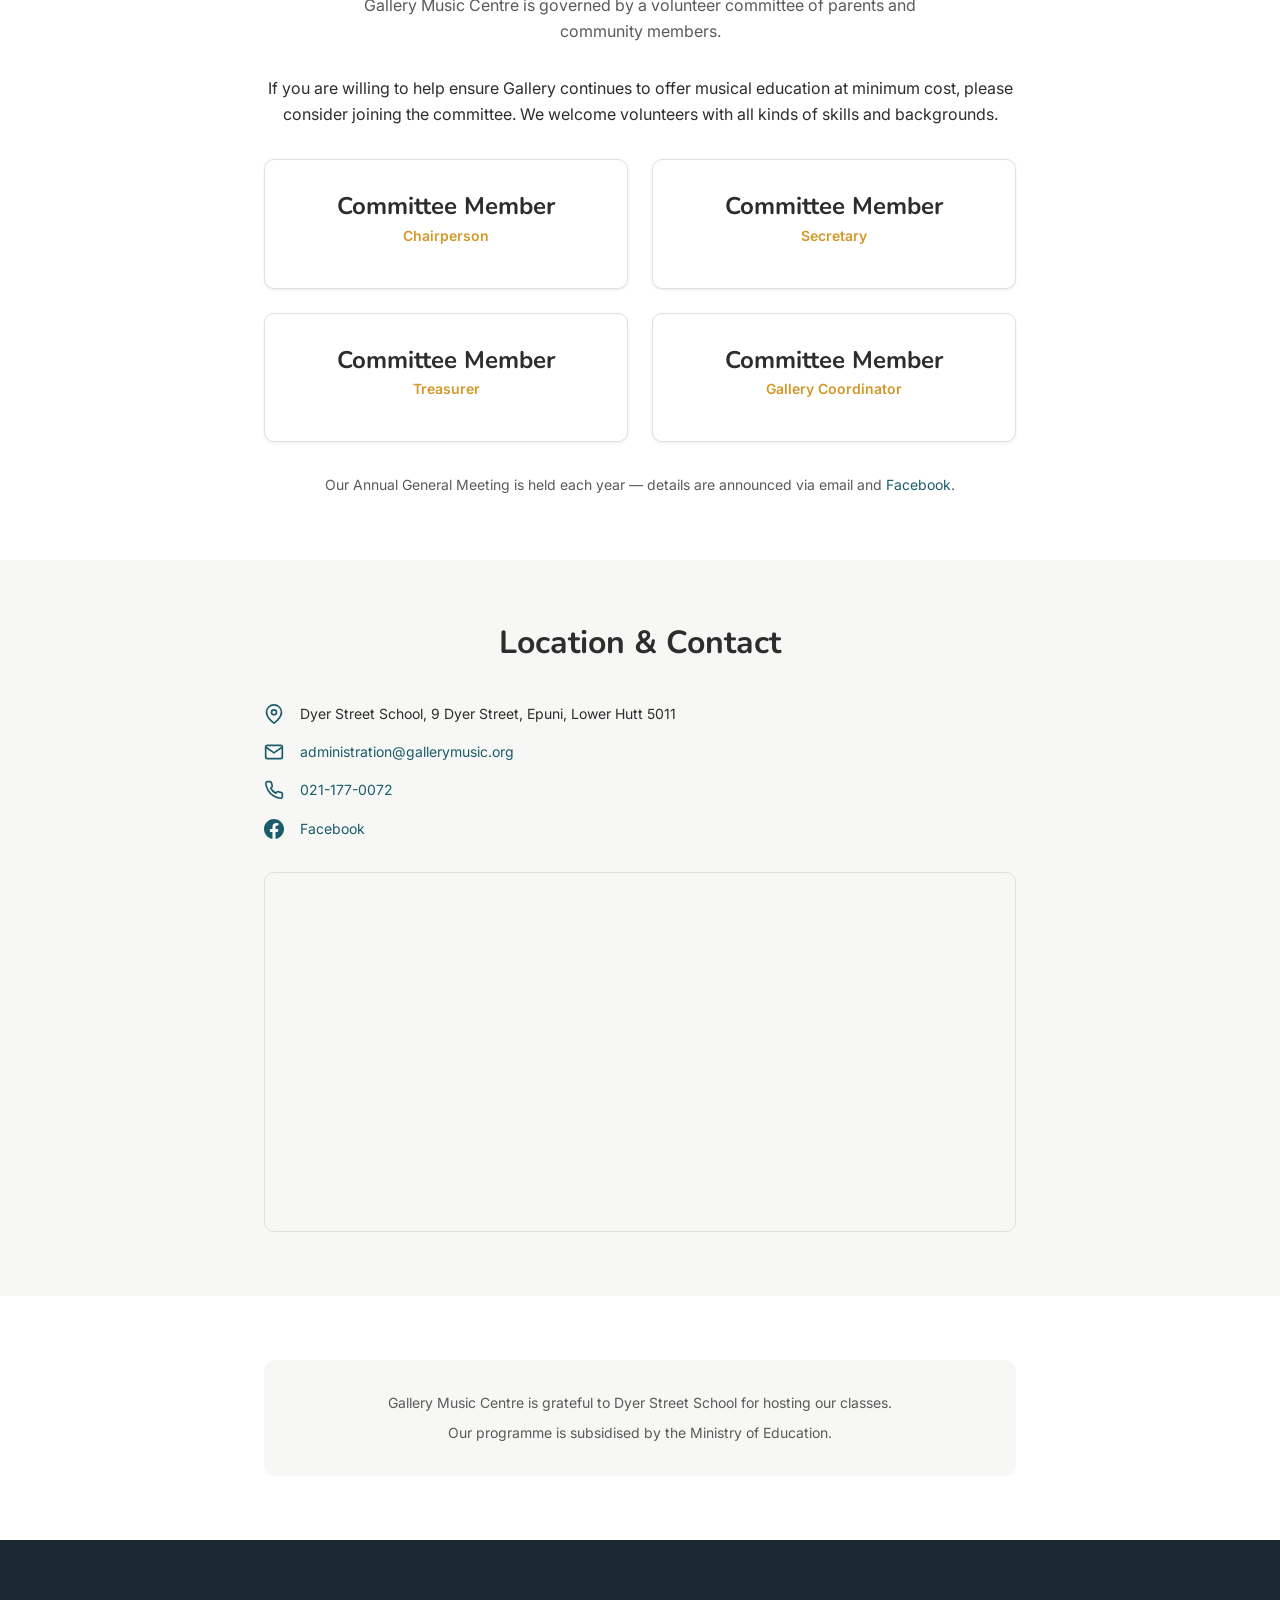
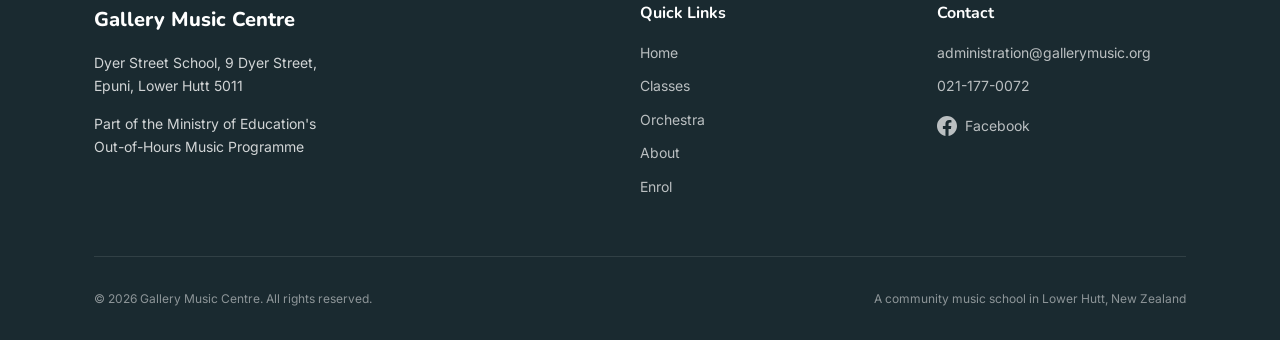
==== commit 6915ad4d: "Extract content into JSON data files for Pages CMS editing Move term dates, FAQs, teachers, committe" ====
--- a/about.html
+++ b/about.html
@@ -88,49 +88,8 @@
           <h2>Our Teachers</h2>
           <p>Dedicated professionals who bring music to life every Saturday.</p>
         </div>
-        <!-- TODO: Replace placeholder teacher bios with real information -->
-        <div class="people-grid">
-          <div class="person-card">
-            <div class="person-card__avatar">AH</div>
-            <h3>Alex Hoare</h3>
-            <div class="person-card__role">Cello</div>
-            <p>BMus(Hons) from the NZ School of Music. Alex brings years of orchestral and teaching experience to Gallery's cello programme.</p>
-          </div>
-          <div class="person-card">
-            <!-- TODO: Replace with actual teacher details -->
-            <div class="person-card__avatar">JS</div>
-            <h3>Jane Smith</h3>
-            <div class="person-card__role">Violin</div>
-            <p>An experienced violin teacher with a passion for group instruction and helping young students build a strong foundation in string playing.</p>
-          </div>
-          <div class="person-card">
-            <!-- TODO: Replace with actual teacher details -->
-            <div class="person-card__avatar">MK</div>
-            <h3>Michael Kahu</h3>
-            <div class="person-card__role">Guitar &amp; Keyboard</div>
-            <p>A versatile musician who has been teaching guitar and keyboard to young learners for over a decade.</p>
-          </div>
-          <div class="person-card">
-            <!-- TODO: Replace with actual teacher details -->
-            <div class="person-card__avatar">RL</div>
-            <h3>Rachel Lee</h3>
-            <div class="person-card__role">Flute &amp; Recorder</div>
-            <p>Classically trained flautist with a warm, encouraging teaching style. Rachel loves introducing students to the world of woodwind.</p>
-          </div>
-          <div class="person-card">
-            <!-- TODO: Replace with actual teacher details -->
-            <div class="person-card__avatar">DT</div>
-            <h3>David Torres</h3>
-            <div class="person-card__role">Drums &amp; Trumpet</div>
-            <p>A dynamic percussionist and brass player who keeps Saturday mornings full of energy and rhythm.</p>
-          </div>
-          <div class="person-card">
-            <!-- TODO: Replace with actual teacher details -->
-            <div class="person-card__avatar">SN</div>
-            <h3>Sarah Ngata</h3>
-            <div class="person-card__role">Music Basics &amp; Choir</div>
-            <p>A passionate music educator who specialises in early childhood music, helping our youngest students find their musical voice.</p>
-          </div>
+        <div class="people-grid" id="teachers-grid">
+          <!-- loaded from _data/teachers.json -->
         </div>
       </div>
     </section>
@@ -145,28 +104,8 @@
         <p style="margin-bottom: var(--space-xl); text-align: center;">
           If you are willing to help ensure Gallery continues to offer musical education at minimum cost, please consider joining the committee. We welcome volunteers with all kinds of skills and backgrounds.
         </p>
-        <!-- TODO: Replace placeholder committee members with real names -->
-        <div class="people-grid people-grid--two">
-          <div class="person-card">
-            <div class="person-card__avatar">CP</div>
-            <h3>Committee Member</h3>
-            <div class="person-card__role">Chairperson</div>
-          </div>
-          <div class="person-card">
-            <div class="person-card__avatar">SC</div>
-            <h3>Committee Member</h3>
-            <div class="person-card__role">Secretary</div>
-          </div>
-          <div class="person-card">
-            <div class="person-card__avatar">TR</div>
-            <h3>Committee Member</h3>
-            <div class="person-card__role">Treasurer</div>
-          </div>
-          <div class="person-card">
-            <div class="person-card__avatar">GC</div>
-            <h3>Committee Member</h3>
-            <div class="person-card__role">Gallery Coordinator</div>
-          </div>
+        <div class="people-grid people-grid--two" id="committee-grid">
+          <!-- loaded from _data/committee.json -->
         </div>
         <p style="margin-top: var(--space-xl); text-align: center; color: var(--color-text-light); font-size: var(--fs-sm);">
           Our Annual General Meeting is held each year &mdash; details are announced via email and <a href="https://www.facebook.com/gallerymusiccentre" target="_blank" rel="noopener noreferrer">Facebook</a>.
@@ -262,6 +201,7 @@
     </div>
   </footer>
 
+  <script src="js/content.js"></script>
   <script src="js/main.js"></script>
 </body>
 </html>
--- a/css/style.css
+++ b/css/style.css
@@ -601,6 +601,10 @@
   margin: 0 auto;
 }
 
+.hero--orchestra .hero__notes {
+  display: none;
+}
+
 .hero--orchestra::before {
   background: radial-gradient(circle, rgba(249, 227, 161, 0.5) 0%, rgba(249, 227, 161, 0.12) 40%, rgba(249, 227, 161, 0) 72%);
 }
@@ -640,6 +644,29 @@
 
 .hero--compact .hero__content {
   padding: var(--space-sm) 0 var(--space-xl);
+}
+
+.hero--orchestra.hero--compact .container {
+  position: relative;
+  z-index: 2;
+}
+
+.hero--orchestra.hero--compact .hero__content {
+  max-width: 720px;
+  padding: var(--space-md) 0 var(--space-xl);
+  display: flex;
+  flex-direction: column;
+  align-items: center;
+}
+
+.hero--orchestra.hero--compact p {
+  max-width: 32rem;
+  margin-left: auto;
+  margin-right: auto;
+}
+
+.hero--orchestra.hero--compact .hero__buttons {
+  justify-content: center;
 }
 
 .hero--compact .hero__band--hills {
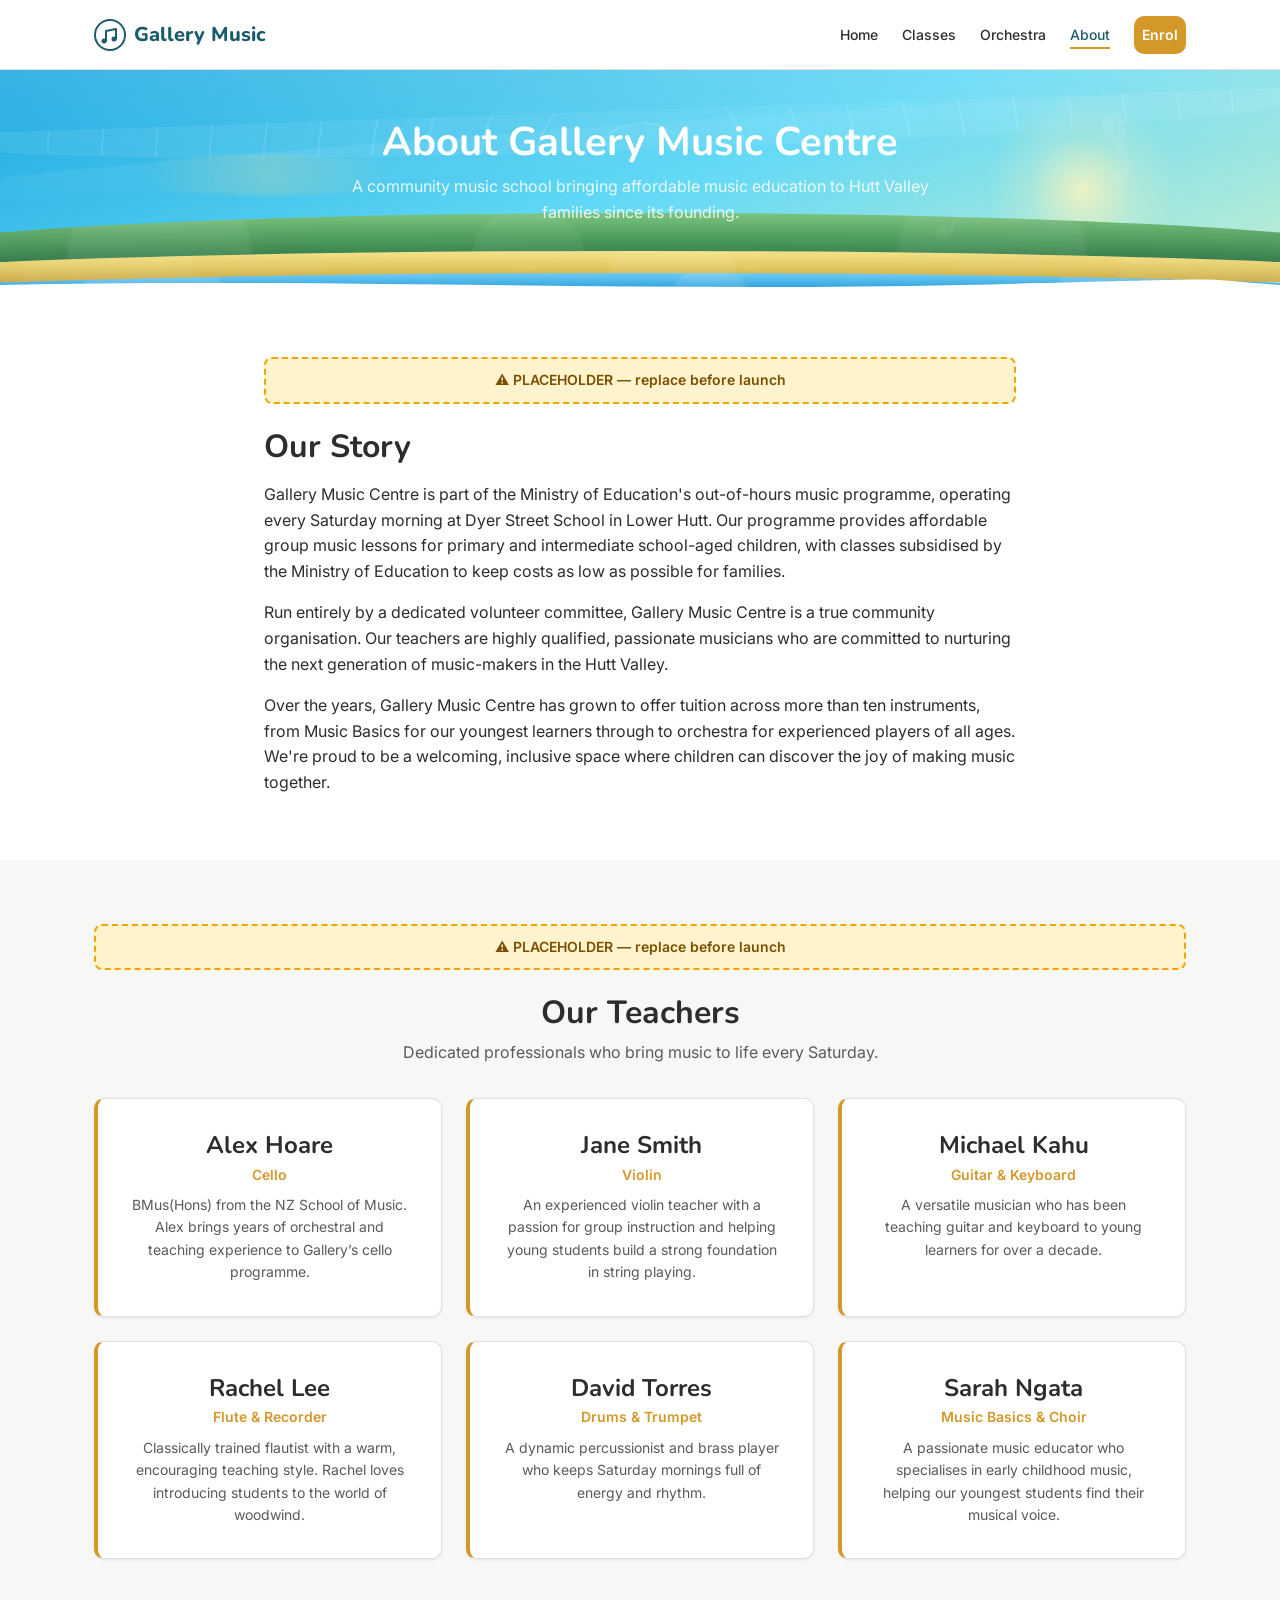
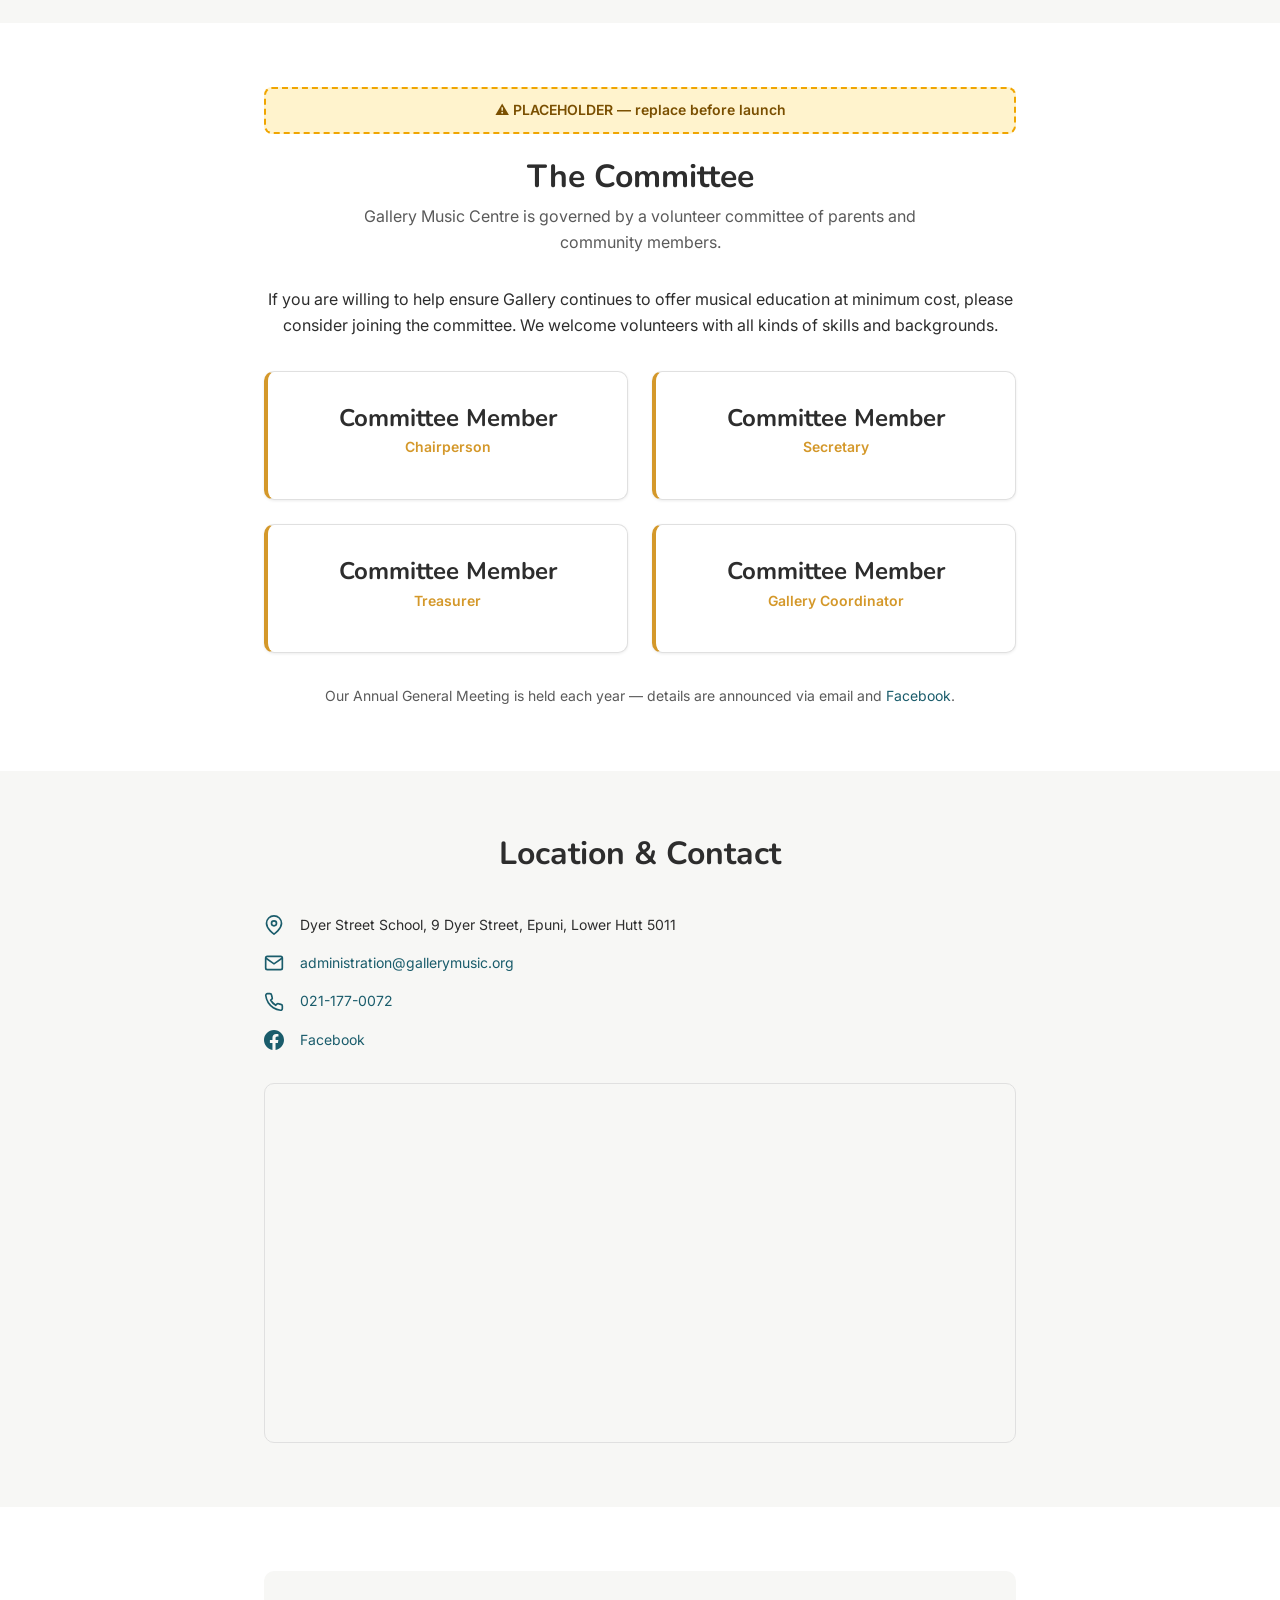
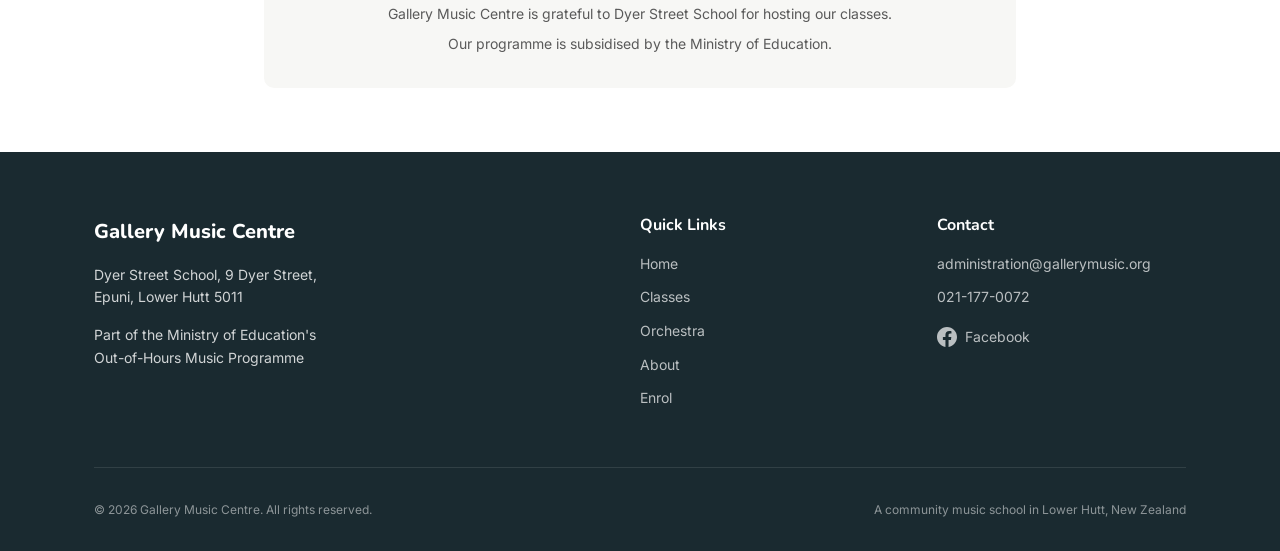
==== commit b1fc16ba: "Site audit: tighten content, placeholder notices, CMS restructure, home.html rename - Rename index.h" ====
--- a/about.html
+++ b/about.html
@@ -18,7 +18,7 @@
   <!-- Header -->
   <header class="site-header">
     <nav class="nav container" aria-label="Main navigation">
-      <a href="index.html" class="nav__logo" aria-label="Gallery Music Centre — Home">
+      <a href="home.html" class="nav__logo" aria-label="Gallery Music Centre — Home">
         <svg viewBox="0 0 32 32" fill="none" aria-hidden="true">
           <circle cx="16" cy="16" r="15" stroke="currentColor" stroke-width="2"/>
           <path d="M12 22V12l10-2v10" stroke="currentColor" stroke-width="2" stroke-linecap="round" stroke-linejoin="round"/>
@@ -29,7 +29,7 @@
       </a>
       <div class="nav__overlay" aria-hidden="true"></div>
       <ul class="nav__links" id="nav-links">
-        <li><a href="index.html">Home</a></li>
+        <li><a href="home.html">Home</a></li>
         <li><a href="classes.html">Classes</a></li>
         <li><a href="orchestra.html">Orchestra</a></li>
         <li><a href="about.html" class="active">About</a></li>
@@ -67,6 +67,7 @@
     <!-- Our Story -->
     <section class="section">
       <div class="container" style="max-width: 800px;">
+        <div class="placeholder-notice" aria-label="Placeholder content"></div>
         <h2>Our Story</h2>
         <p style="margin-top: var(--space-md); margin-bottom: var(--space-md);">
           Gallery Music Centre is part of the Ministry of Education's out-of-hours music programme, operating every Saturday morning at Dyer Street School in Lower Hutt. Our programme provides affordable group music lessons for primary and intermediate school-aged children, with classes subsidised by the Ministry of Education to keep costs as low as possible for families.
@@ -74,7 +75,6 @@
         <p style="margin-bottom: var(--space-md);">
           Run entirely by a dedicated volunteer committee, Gallery Music Centre is a true community organisation. Our teachers are highly qualified, passionate musicians who are committed to nurturing the next generation of music-makers in the Hutt Valley.
         </p>
-        <!-- TODO: Replace with actual history — founding year, milestones, etc. -->
         <p>
           Over the years, Gallery Music Centre has grown to offer tuition across more than ten instruments, from Music Basics for our youngest learners through to orchestra for experienced players of all ages. We're proud to be a welcoming, inclusive space where children can discover the joy of making music together.
         </p>
@@ -84,6 +84,7 @@
     <!-- Our Teachers -->
     <section class="section section--alt">
       <div class="container">
+        <div class="placeholder-notice" aria-label="Placeholder content"></div>
         <div class="section-title">
           <h2>Our Teachers</h2>
           <p>Dedicated professionals who bring music to life every Saturday.</p>
@@ -97,6 +98,7 @@
     <!-- The Committee -->
     <section class="section">
       <div class="container" style="max-width: 800px;">
+        <div class="placeholder-notice" aria-label="Placeholder content"></div>
         <div class="section-title">
           <h2>The Committee</h2>
           <p>Gallery Music Centre is governed by a volunteer committee of parents and community members.</p>
@@ -173,7 +175,7 @@
         <div>
           <h4>Quick Links</h4>
           <ul class="footer__links">
-            <li><a href="index.html">Home</a></li>
+            <li><a href="home.html">Home</a></li>
             <li><a href="classes.html">Classes</a></li>
             <li><a href="orchestra.html">Orchestra</a></li>
             <li><a href="about.html">About</a></li>
--- a/css/style.css
+++ b/css/style.css
@@ -864,6 +864,28 @@
   font-style: italic;
 }
 
+/* --- Placeholder notices (remove before launch) --- */
+.placeholder-notice {
+  background: #fff3cd;
+  border: 2px dashed #f0a500;
+  border-radius: 8px;
+  padding: 10px 16px;
+  margin-bottom: var(--space-lg);
+  font-size: var(--fs-sm);
+  font-weight: 600;
+  color: #7a4f00;
+  text-align: center;
+}
+.placeholder-notice::before {
+  content: "⚠ PLACEHOLDER — replace before launch";
+}
+
+/* --- Table scroll wrapper (mobile overflow) --- */
+.table-scroll {
+  overflow-x: auto;
+  -webkit-overflow-scrolling: touch;
+}
+
 /* --- Testimonials --- */
 .testimonials {
   display: grid;
@@ -1461,6 +1483,7 @@
   padding: var(--space-xl);
   box-shadow: var(--shadow-sm);
   border: 1px solid var(--color-border);
+  border-left: 4px solid var(--color-accent);
   text-align: center;
 }
 
@@ -1870,6 +1893,13 @@
   }
 }
 
+@media (max-width: 480px) {
+  .details-list li {
+    flex-direction: column;
+    gap: var(--space-xs);
+  }
+}
+
 @media (max-width: 640px) {
   .container {
     padding: 0 var(--space-md);
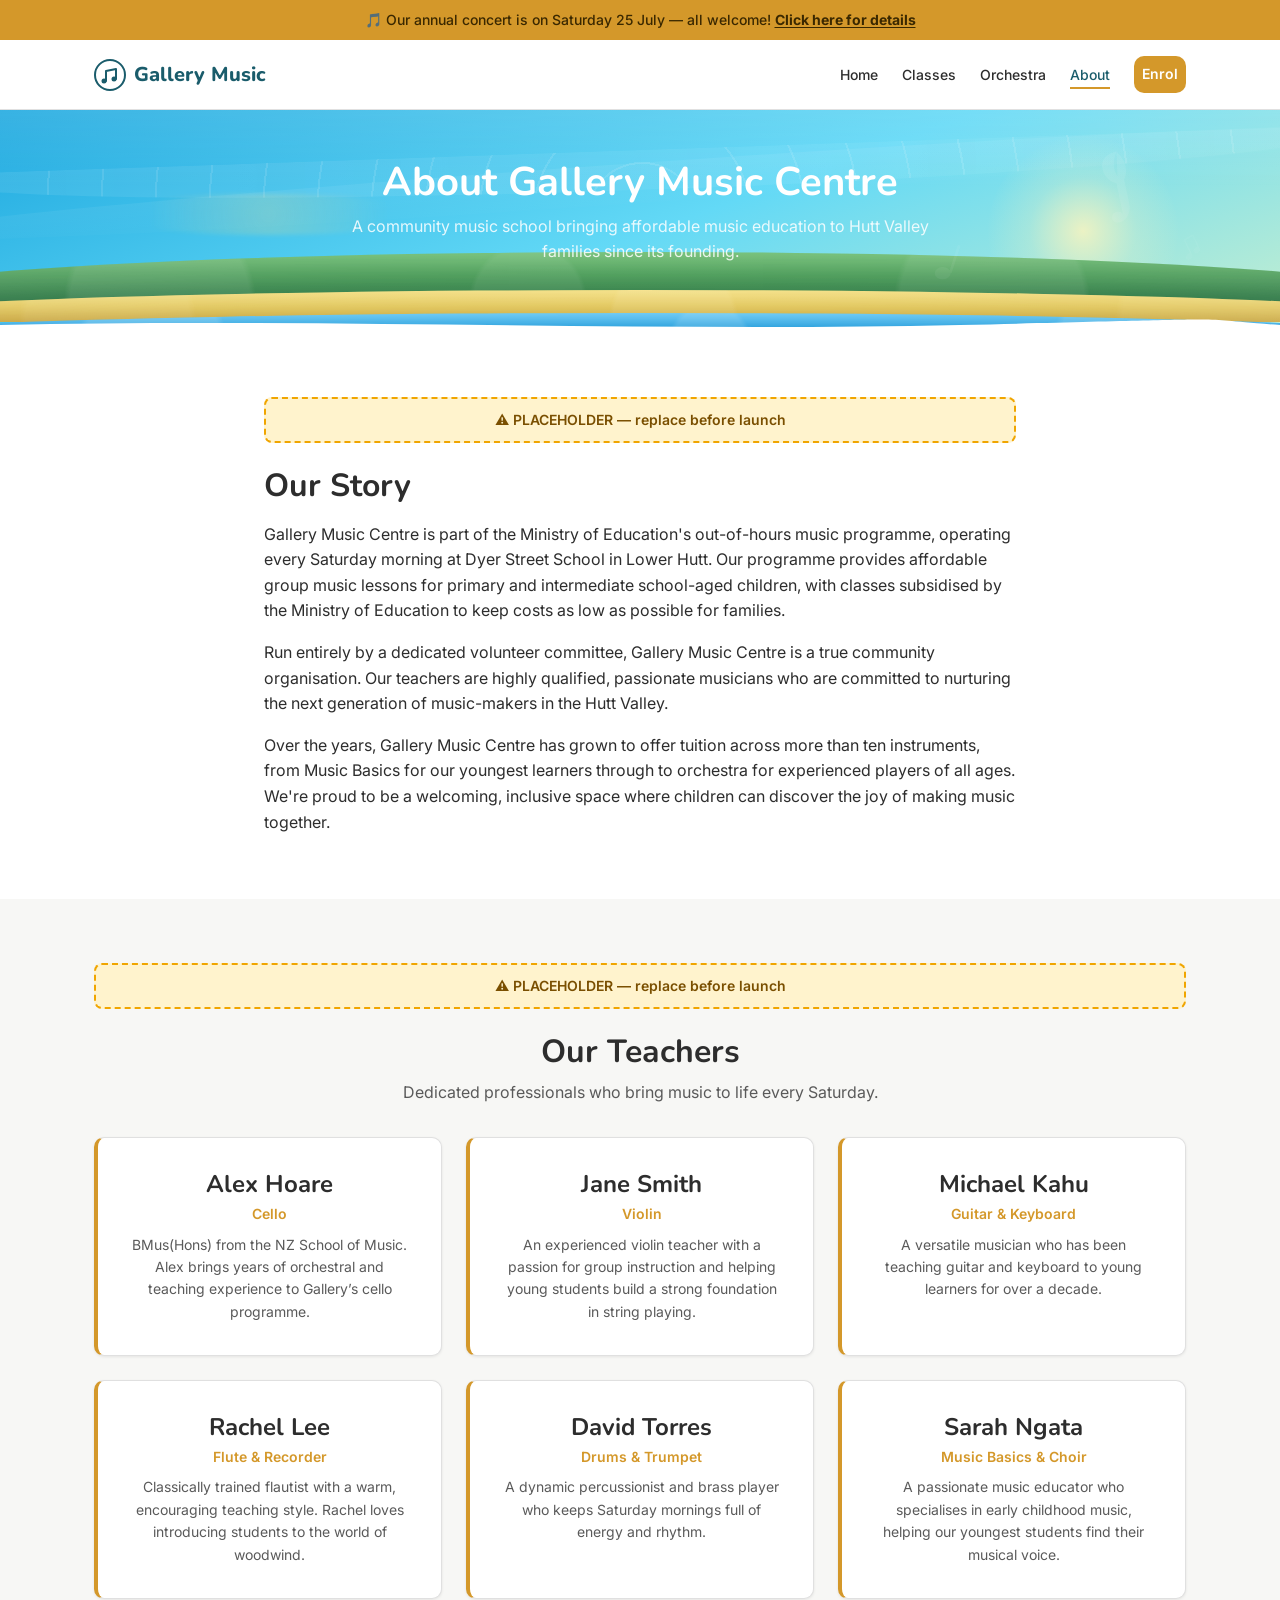
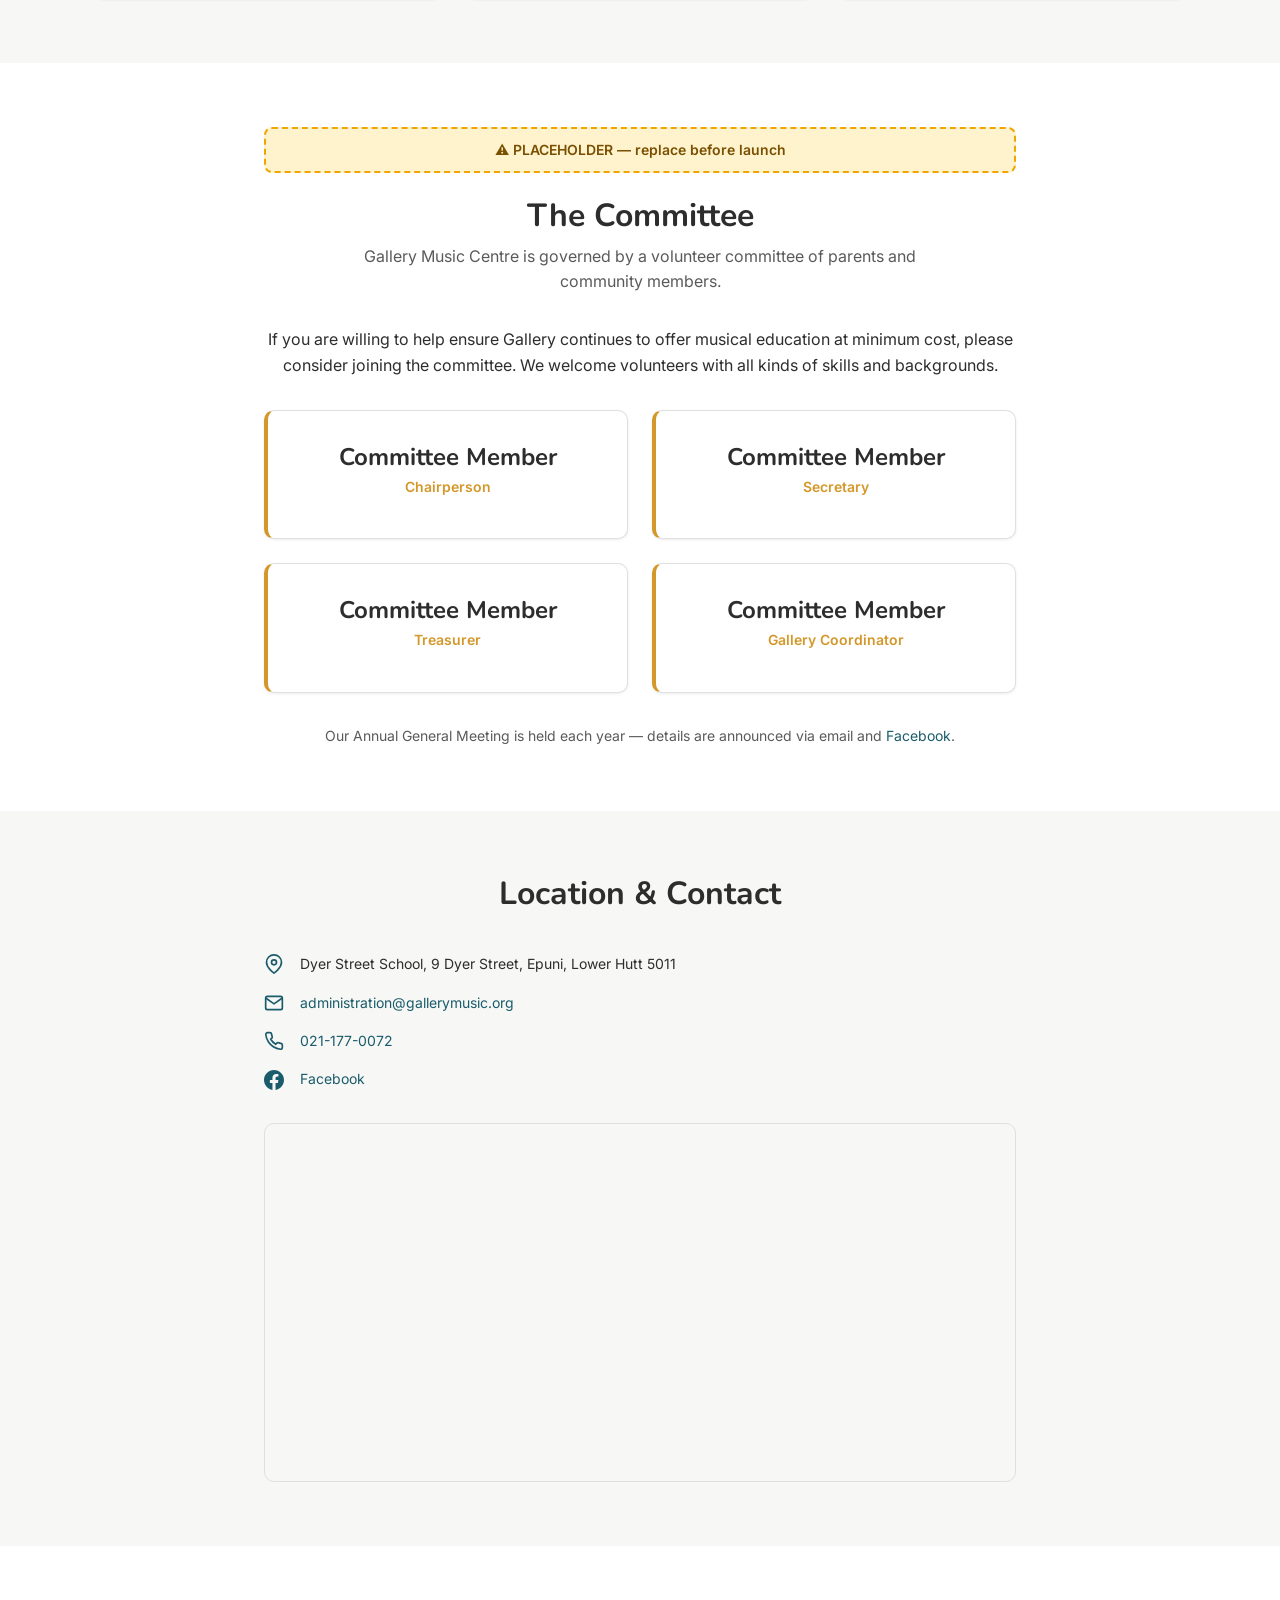
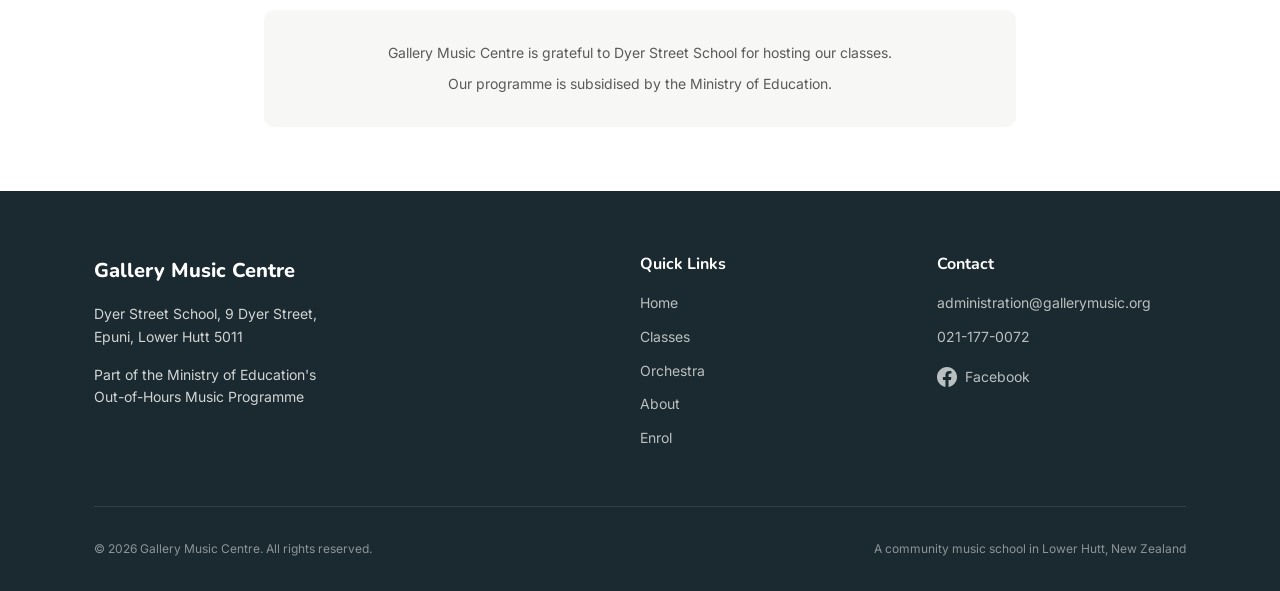
==== commit 7405d025: "Fix stale _data/ path references in HTML comments Co-Authored-By: Claude Sonnet 4.6 <noreply@anthrop" ====
--- a/about.html
+++ b/about.html
@@ -14,6 +14,11 @@
 <body>
 
   <a href="#main" class="skip-link">Skip to main content</a>
+
+  <!-- Site Banner -->
+  <div id="site-banner" class="site-banner" hidden>
+    <!-- loaded from data/banner.json -->
+  </div>
 
   <!-- Header -->
   <header class="site-header">
@@ -90,7 +95,7 @@
           <p>Dedicated professionals who bring music to life every Saturday.</p>
         </div>
         <div class="people-grid" id="teachers-grid">
-          <!-- loaded from _data/teachers.json -->
+          <!-- loaded from data/teachers.json -->
         </div>
       </div>
     </section>
@@ -107,7 +112,7 @@
           If you are willing to help ensure Gallery continues to offer musical education at minimum cost, please consider joining the committee. We welcome volunteers with all kinds of skills and backgrounds.
         </p>
         <div class="people-grid people-grid--two" id="committee-grid">
-          <!-- loaded from _data/committee.json -->
+          <!-- loaded from data/committee.json -->
         </div>
         <p style="margin-top: var(--space-xl); text-align: center; color: var(--color-text-light); font-size: var(--fs-sm);">
           Our Annual General Meeting is held each year &mdash; details are announced via email and <a href="https://www.facebook.com/gallerymusiccentre" target="_blank" rel="noopener noreferrer">Facebook</a>.
--- a/css/style.css
+++ b/css/style.css
@@ -140,6 +140,28 @@
   color: var(--color-white);
 }
 
+/* --- Site Banner --- */
+.site-banner {
+  background: var(--color-accent);
+  color: #3a2800;
+  text-align: center;
+  padding: 10px var(--space-lg);
+  font-size: var(--fs-sm);
+  font-weight: 500;
+  line-height: 1.4;
+}
+
+.site-banner a {
+  color: #3a2800;
+  font-weight: 700;
+  text-decoration: underline;
+  text-underline-offset: 2px;
+}
+
+.site-banner[hidden] {
+  display: none;
+}
+
 /* --- Utility --- */
 .container {
   width: 100%;
@@ -1319,8 +1341,27 @@
 
 /* --- Forms --- */
 .form-container {
-  max-width: 680px;
+  max-width: 720px;
   margin: 0 auto;
+}
+
+.gform-wrapper {
+  border-radius: var(--radius-lg);
+  overflow: hidden;
+  box-shadow: 0 2px 20px rgba(0, 0, 0, 0.08);
+}
+
+.gform-wrapper iframe {
+  width: 100%;
+  height: 1560px;
+  border: none;
+  display: block;
+}
+
+@media (max-width: 600px) {
+  .gform-wrapper iframe {
+    height: 2400px;
+  }
 }
 
 .info-box {
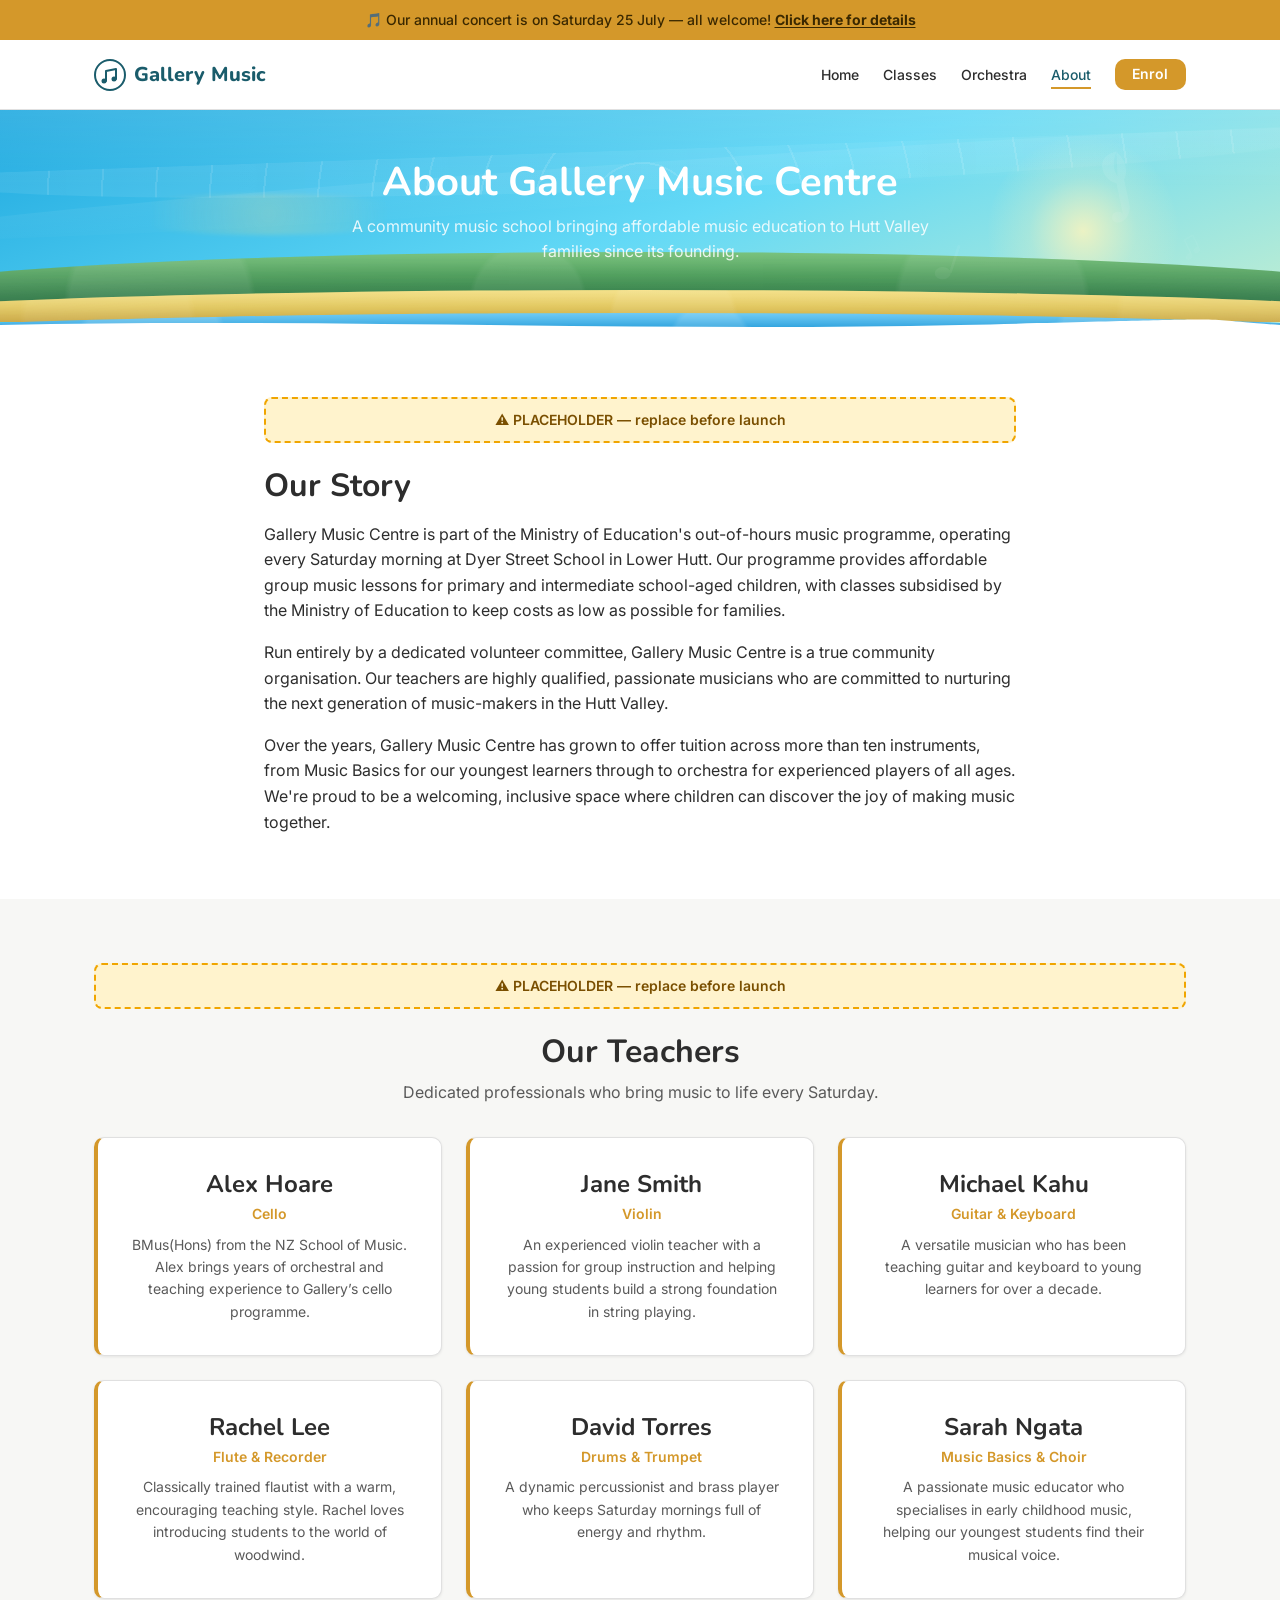
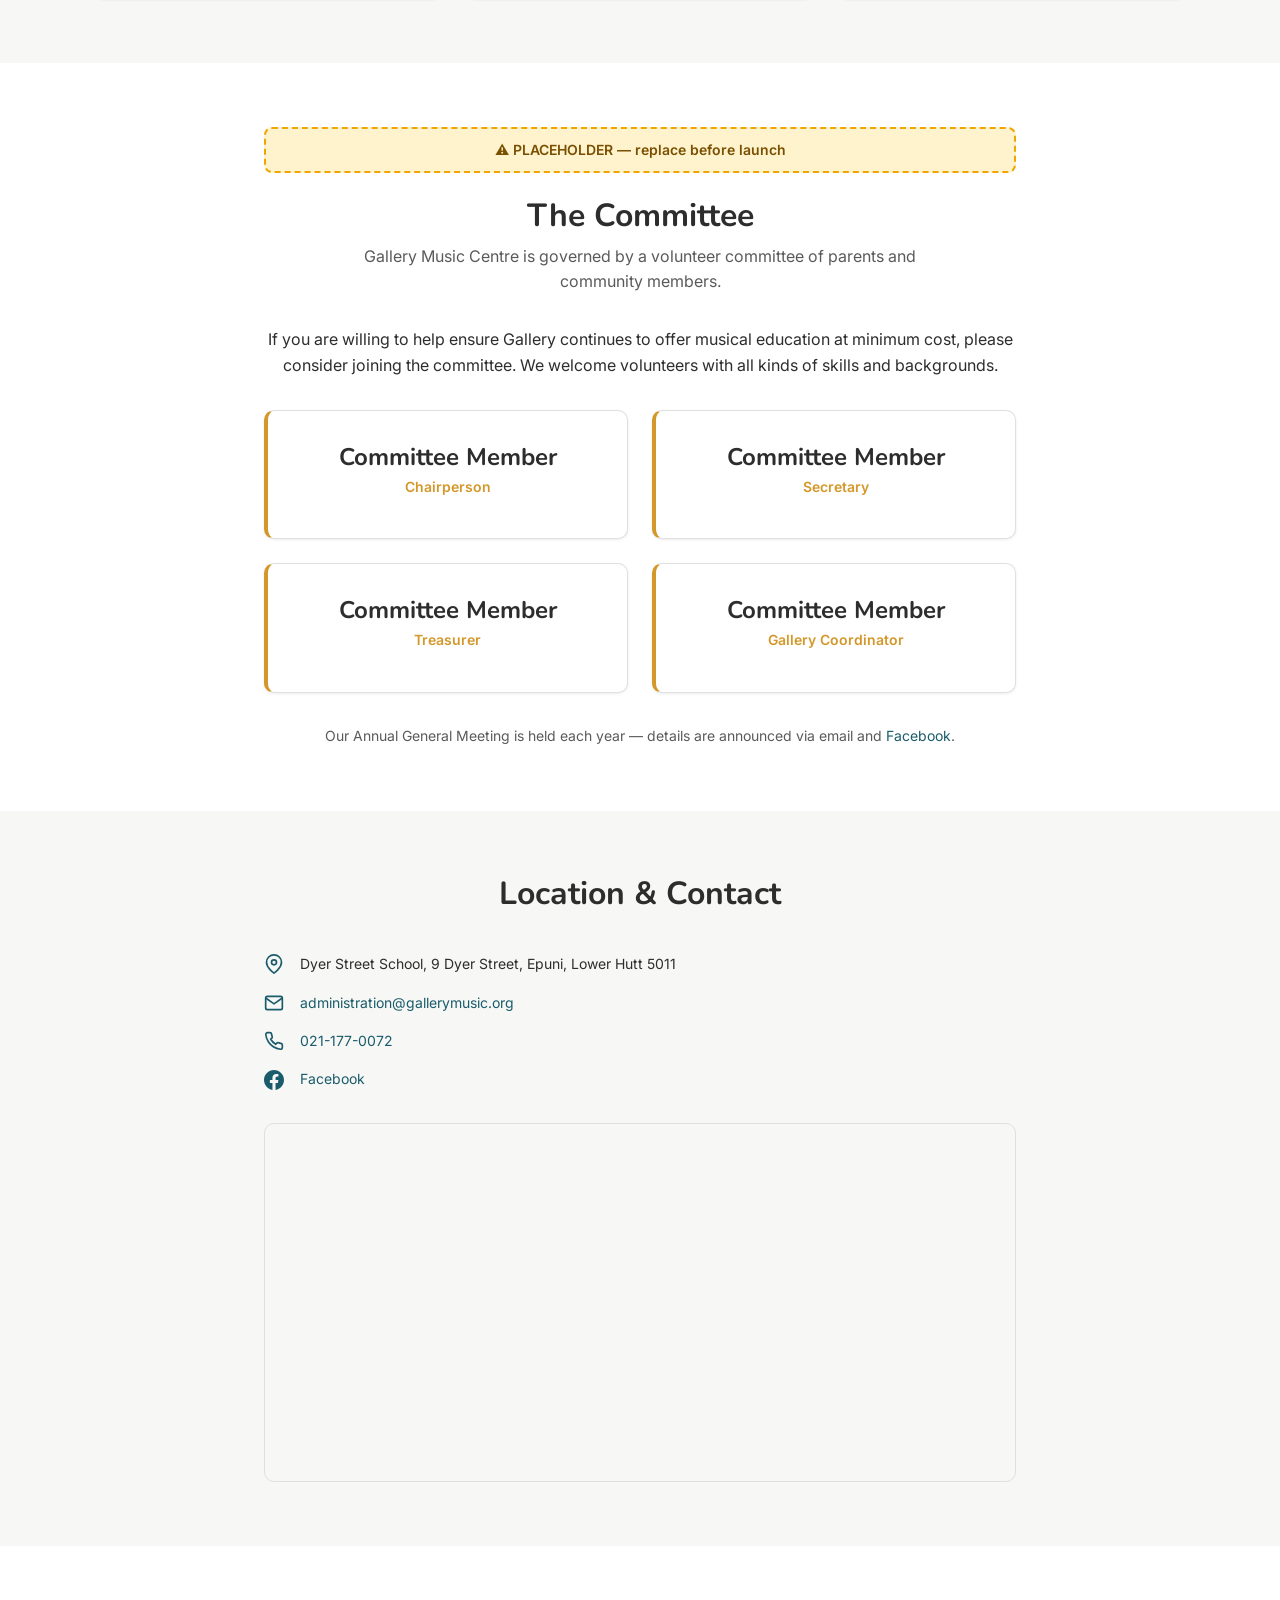
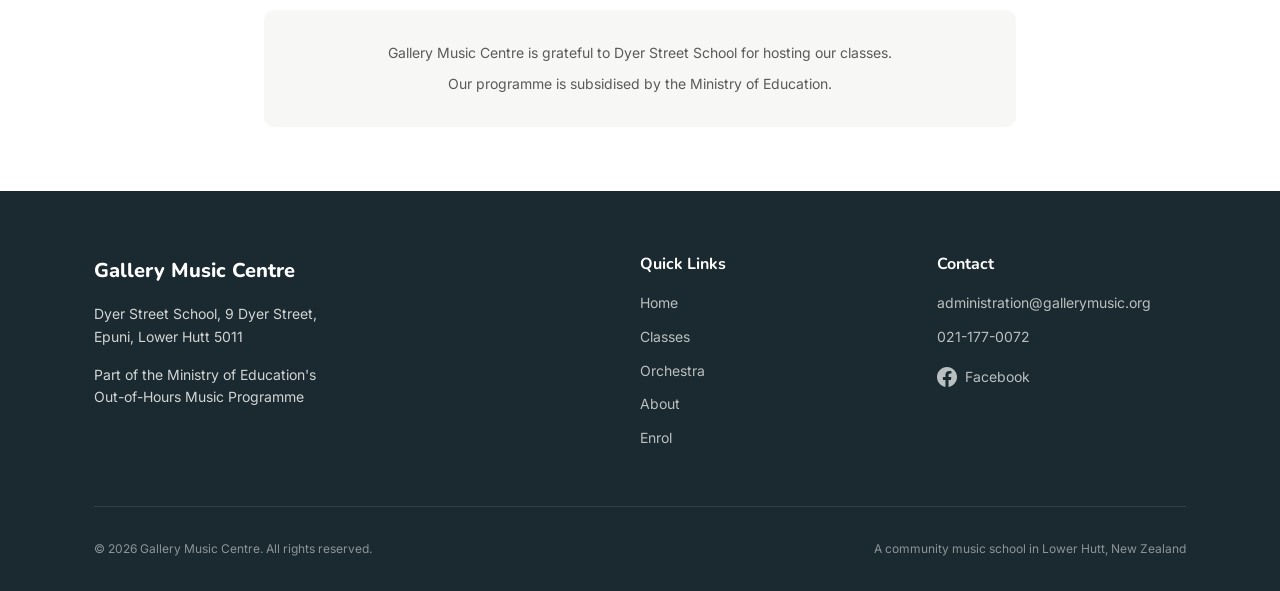
==== commit fd7ccd8e: "Update Google Maps embed to show Dyer Street School place info Co-Authored-By: Claude Sonnet 4.6 <no" ====
--- a/about.html
+++ b/about.html
@@ -146,7 +146,7 @@
         </ul>
         <div class="map-container">
           <iframe
-            src="https://www.google.com/maps/embed?pb=!1m18!1m12!1m3!1d2998.5!2d174.9358!3d-41.2018!2m3!1f0!2f0!3f0!3m2!1i1024!2i768!4f13.1!3m3!1m2!1s0x0%3A0x0!2sDyer+Street+School!5e0!3m2!1sen!2snz!4v1"
+            src="https://www.google.com/maps/embed?pb=!1m18!1m12!1m3!1d2317.8775359271895!2d174.93135578885497!3d-41.20203429999999!2m3!1f0!2f0!3f0!3m2!1i1024!2i768!4f13.1!3m3!1m2!1s0x6d38ab9e96f8f0c7%3A0x85eb7d87f1ece8b2!2sDyer%20Street%20School!5e1!3m2!1sen!2sus!4v1774687064206!5m2!1sen!2sus"
             allowfullscreen=""
             loading="lazy"
             referrerpolicy="no-referrer-when-downgrade"
--- a/css/style.css
+++ b/css/style.css
@@ -330,7 +330,7 @@
 .nav__links a.nav__enrol {
   background: var(--color-accent);
   color: var(--color-white) !important;
-  padding: 0.65rem 0.5rem;
+  padding: 0.45rem 1.1rem;
   border-radius: var(--radius-md);
   font-weight: 600;
   line-height: 1.2;
@@ -1782,7 +1782,7 @@
   .nav__links a.nav__enrol {
     text-align: center;
     margin-top: var(--space-md);
-    padding: 0.65rem 0.5rem;
+    padding: 0.45rem 1.1rem;
     display: inline-flex;
     align-items: center;
     justify-content: center;
